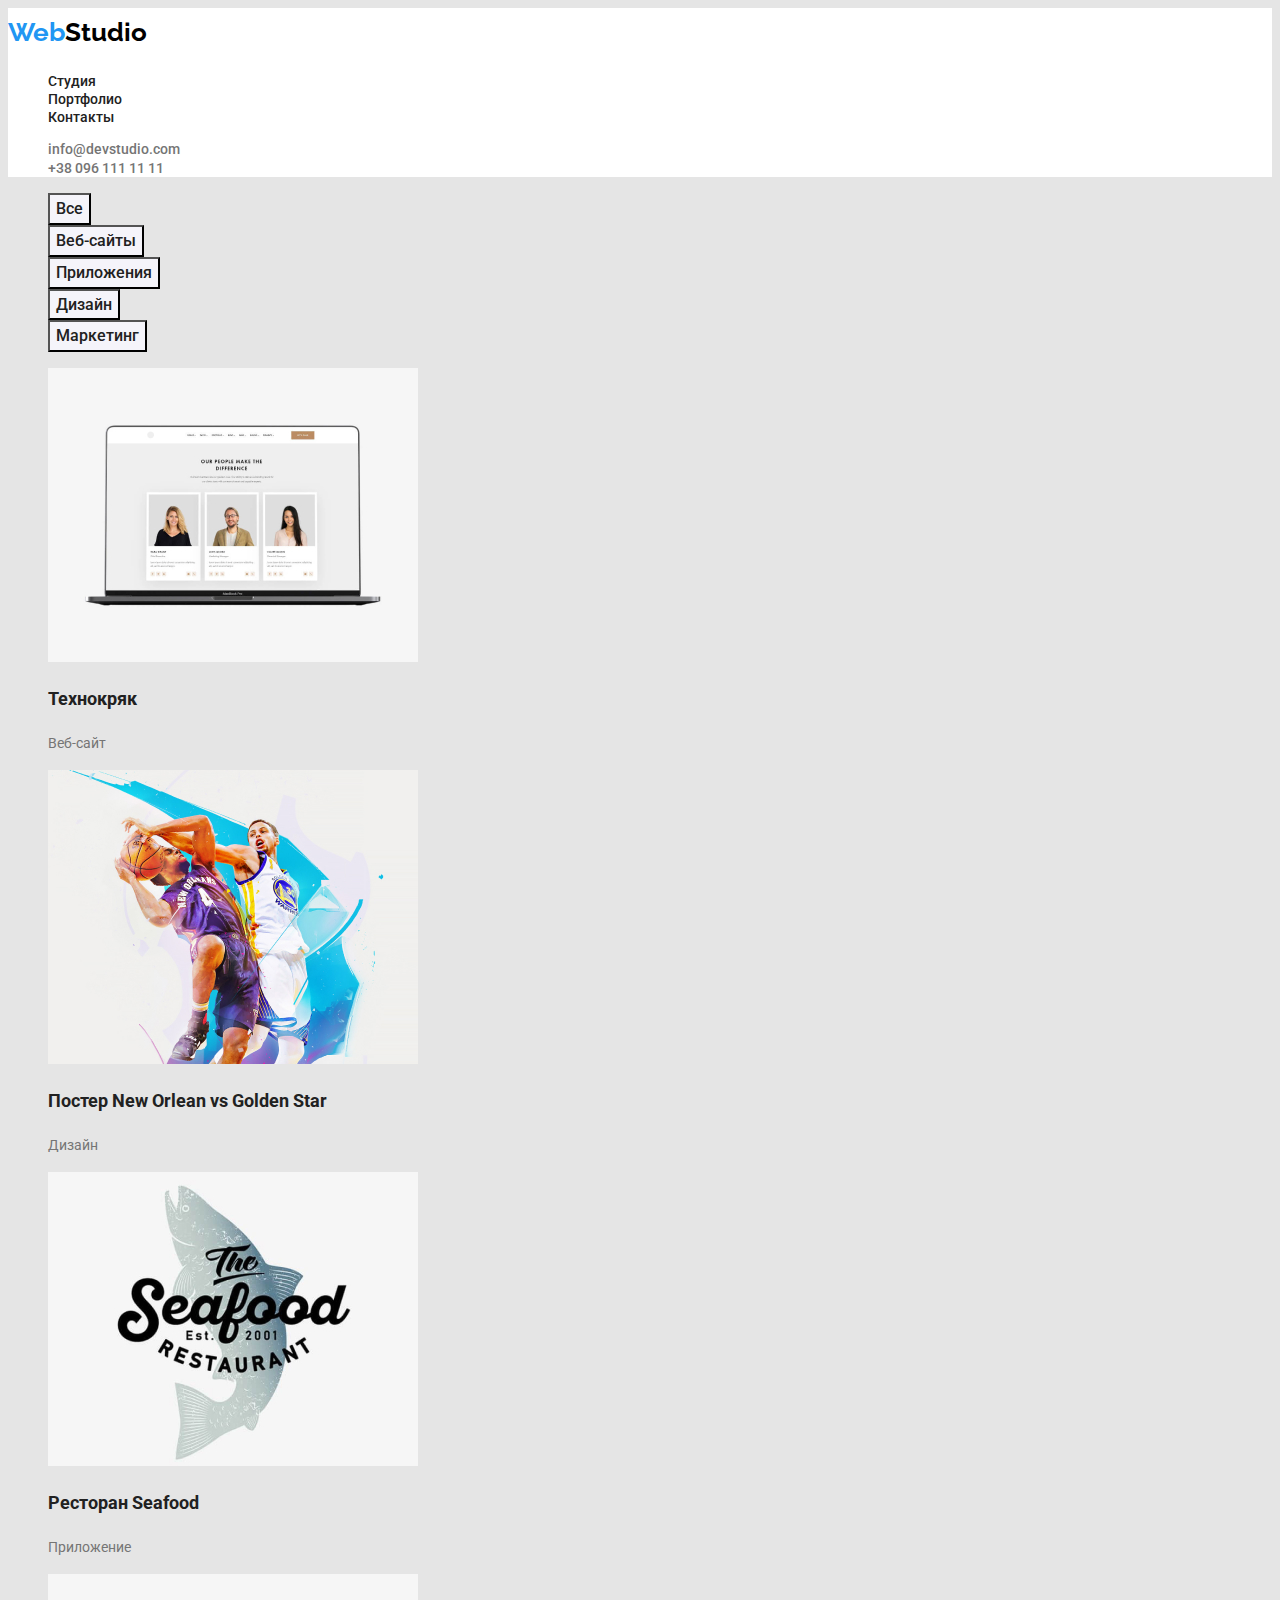
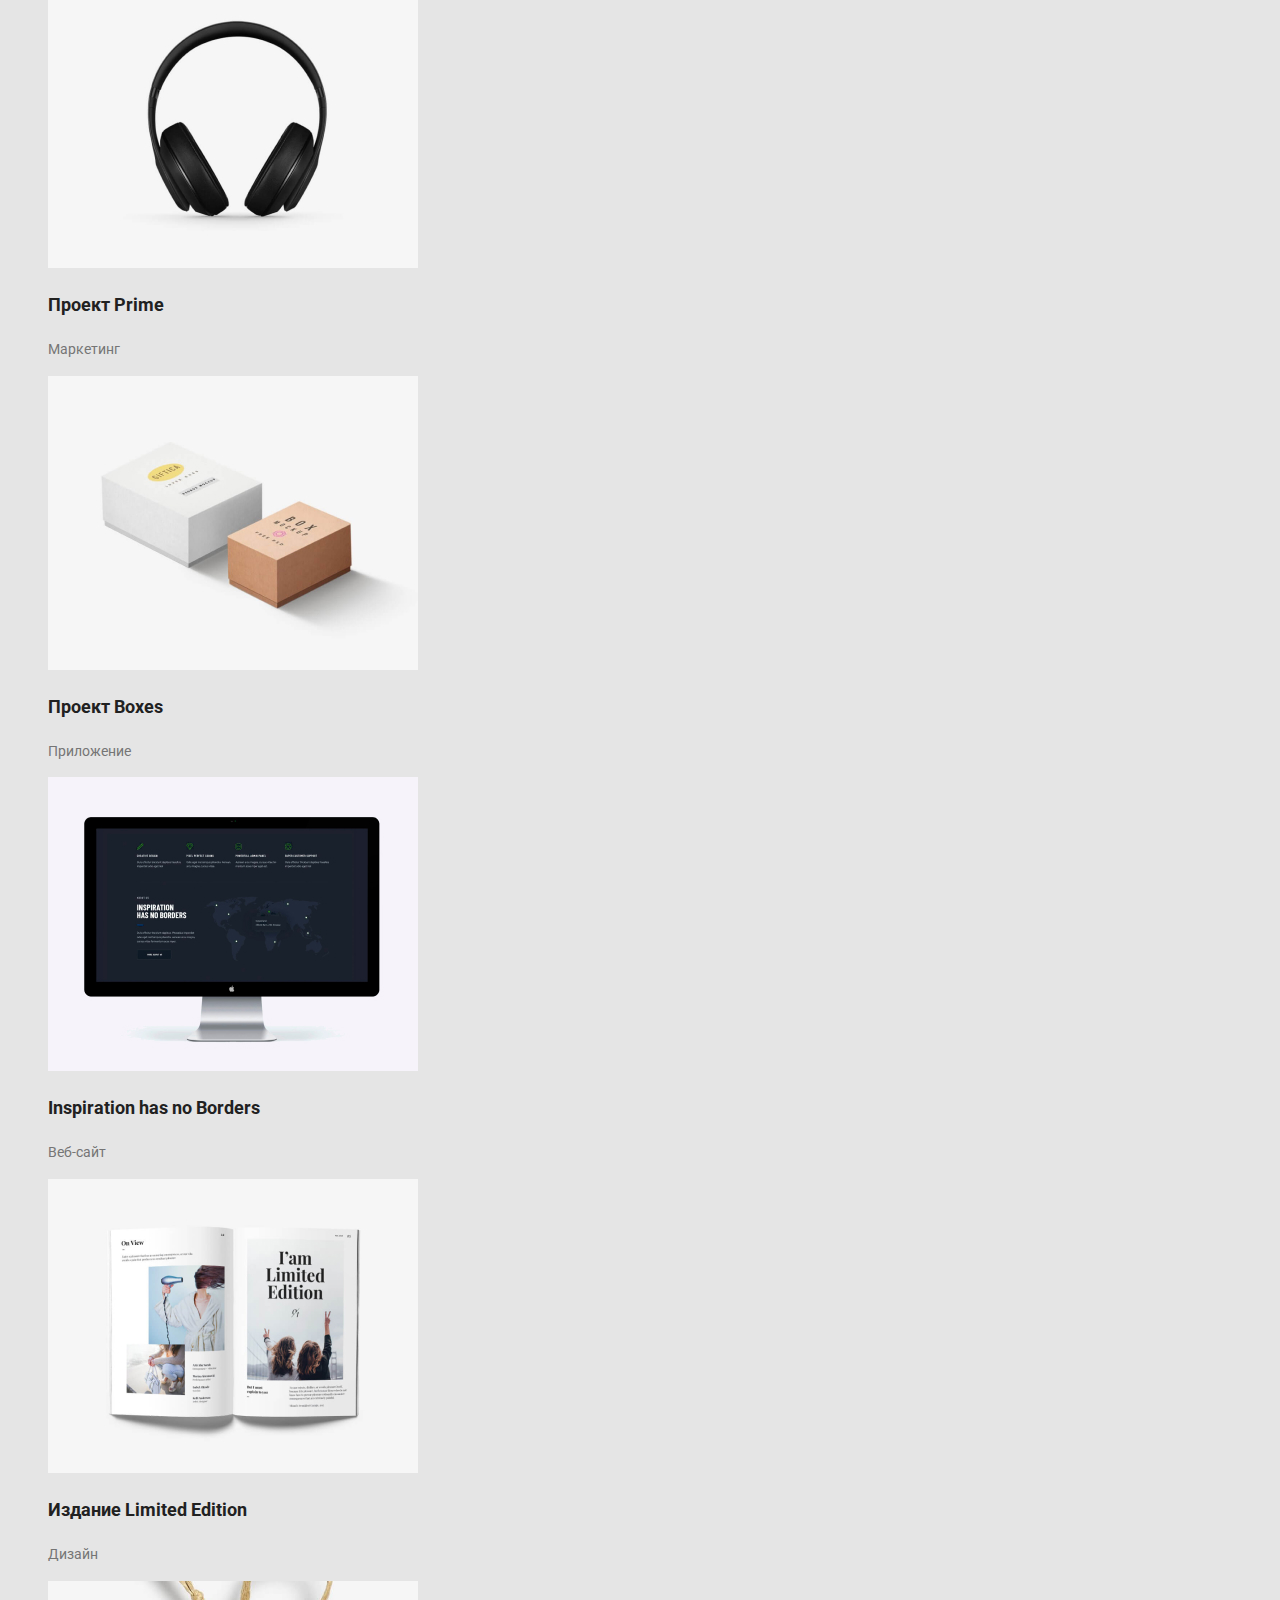
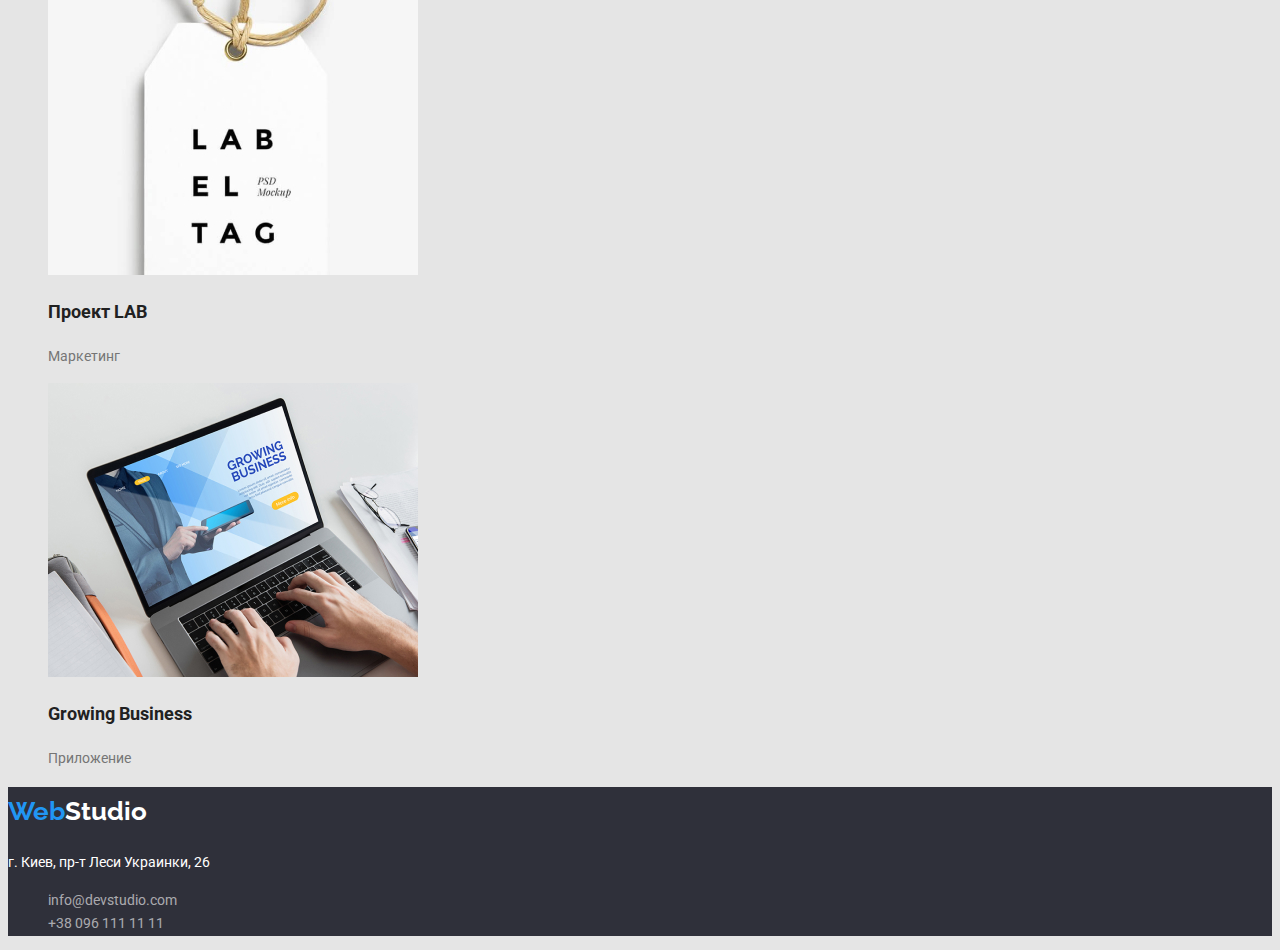
==== portfolio.html @ ae215263 "clone" ====
<!DOCTYPE html>
<html lang="en">
<head>
    <meta charset="UTF-8">
    <meta name="viewport" content="width=device-width, initial-scale=1.0">
    <link rel="preconnect" href="https://fonts.gstatic.com">
    <link href="https://fonts.googleapis.com/css2?family=Roboto:wght@400;500;700;900&display=swap" rel="stylesheet">
    <link rel="preconnect" href="https://fonts.gstatic.com">
    <link href="https://fonts.googleapis.com/css2?family=Raleway:wght@700&display=swap" rel="stylesheet">
    <link rel="stylesheet" href="./css/main.css">
    <title>Портфолио</title>
</head>
<body class="body">
    
    <header class="page-header">
        
        <nav>
            <a href="./index.html" class="logo"><span class="logo-word"> Web</span>Studio</a>
 
             <ul>
                     
                  <li><a class="link" href="./index.html"> Студия</a></li>  
                  <li><a class="link" href="./portfolio.html"> Портфолио</a></li> 
                  <li><a class="link" href="#">Контакты</a> </li>
              </ul>
 
       </nav>
 
 
             <ul>
              <li><a class="link nav" href="mailto:info@devstudio.com"> info@devstudio.com</a></li>
              <li><a class="link nav" href="tel:+380961111111"> +38 096 111 11 11</a></li>
             </ul>
 
     </header>
     
   <main>

    <section>
        <h1 class="visually-hidden">Портфолио</h1>
       
        <ul>
         <li><button class="btn" type="button">Все</button></li>
         <li><button class="btn" type="button">Веб-сайты</button></li>
         <li><button class="btn" type="button">Приложения</button></li>
         <li><button class="btn" type="button">Дизайн</button></li>
         <li><button class="btn" type="button">Маркетинг</button></li>
        </ul>
    


        <ul>
            <li>
             <img src="./images/works/img-1.jpg" alt="">
             <h2 class="title-works">Технокряк</h2>
             <p class="main-task">Веб-сайт</p>
            </li>
            <li>
             <img src="./images/works/img-2.jpg" alt="">
             <h2 class="title-works">Постер New Orlean vs Golden Star</h2>
             <p class="main-task">Дизайн</p>
         </li>
         <li>
             <img src="./images/works/img-3.jpg" alt="">
             <h2 class="title-works">Ресторан Seafood</h2>
             <p class="main-task">Приложение</p>
         </li>  
         <li>
             <img src="./images/works/img-4.jpg" alt="">
             <h2 class="title-works">Проект Prime</h2>
             <p class="main-task">Маркетинг</p>
         </li>
         <li>
             <img src="./images/works/img-5.jpg" alt="">
             <h2 class="title-works">Проект Boxes</h2>
             <p class="main-task">Приложение</p>
         </li>
         <li>
             <img src="./images/works/img-6.jpg" alt="">
             <h2 class="title-works">Inspiration has no Borders</h2>
             <p class="main-task">Веб-сайт</p>
         </li>
         <li>
             <img src="./images/works/img-7.jpg" alt="">
             <h2 class="title-works">Издание Limited Edition</h2>
             <p class="main-task">Дизайн</p>
         </li>
         <li>
             <img src="./images/works/img-8.jpg" alt="">
             <h2 class="title-works">Проект LAB</h2>
             <p class="main-task">Маркетинг</p>
         </li>
         <li>
             <img src="./images/works/img-9.jpg" alt="">
             <h2 class="title-works">Growing Business</h2>
             <p class="main-task">Приложение</p>
         </li>
            
        </ul>
       </section>
     
   </main>

   <footer class="basement">

        
    <a href="./index.html" class="logo-basement"><span class="logo-word"> Web</span>Studio</a>

        <address>
             
             <p><a class="address" href="#">г. Киев, пр-т Леси Украинки, 26 </a></p>
             
        </address>
        
        <ul>      
          <li> <a class="info" href="mailto:info@devstudio.com"> info@devstudio.com</a></li>
          
          <li> <a class="info" href="tel:+380961111111"> +38 096 111 11 11</a>   </li>      
         </ul>    
        
         
</footer>
   
</body>
</html>
---- css/main.css ----
/* 
headder background: #FFFFFF;
body background: #E5E5E5;
team background: #F5F4FA;
footer background: #2F303A;
заголовки  background: #212121;
описание background: #757575;
logo background: #2196F3;
background: #2F303A;
hover,focus: #2196F3


*/

:root {
  --main-color-body: #E5E5E5;
  --main-color-title: #212121;  
  --main-color-text: #757575;
  --main-color-header: #FFFFFF;
  --main-color-footer: #2F303A;
  --hover-focus: #2196F3;
  --team-bcg: #F5F4FA;
}


/* body */
.body {
  background-color: var(--main-color-body);
  color: var(--main-color-title);
  font-family: Roboto, sans-serif;

}

.visually-hidden {
  position: absolute;
  width: 1px;
  height: 1px;
  margin: -1px;
  border: 0;
  padding: 0;
  
  white-space: nowrap;
  clip-path: inset(100%);
  clip: rect(0 0 0 0);
  overflow: hidden;
}

ul {
  list-style: none;
}

/* header */
.page-header {
  background-color: var(--main-color-header);
    
  font-weight: 500;
  font-size: 14px;
  line-height: 1.3;
}

.link {
  color: var(--main-color-title);
  text-decoration: none;
  font-family: Roboto, sans-serif;
}

.nav {
  color: var(--main-color-text);
}

.link:hover, .link:focus {
  color: var(--hover-focus);
}

.logo {
  color: #000000;
  font-family: Raleway, sans-serif;
  font-weight: 700;
  font-size: 26px;
  line-height: 1.92;
  text-decoration: none;
}

.logo-word {
  color: var(--hover-focus);
}

/* footer */
.basement {
  background-color: var(--main-color-footer);

  font-weight: 400;
  font-size: 14px;
  line-height: 1.71;
 
}

.address {
  color: var(--main-color-header);
  
  font-size: 14px;
  line-height: 1.71;
  font-style: normal;
  text-decoration: none;
}
  
.info {
  color: rgba(255, 255, 255, 0.6);

  font-size: 14px;
  line-height: 1.71;
  text-decoration: none;
}
.logo-basement {
  color: #FFFFFF;
  font-family: Raleway, sans-serif;
  font-weight: 700;
  font-size: 26px;
  line-height: 1.92;
  text-decoration: none;
}

/* main */
.hero,
.title-hero {
  color: var(--main-color-header);
  background-color: #2F303A;
 
  font-family: 'Roboto', sans-serif;

  font-weight: 900;
  font-size: 44px;
  line-height: 1.36;
  text-align: center
}
.team {
  background-color: var(--team-bcg);
}

.button {
  color: var(--main-color-header);
  background-color: var(--hover-focus);
 
  font-weight: bold;
  font-size: 16px;
  line-height: 1.87;
 
}

.hero-link {
  color: var(--main-color-header);
  background-color: var(--hover-focus);
 
  font-weight: bold;
  font-size: 16px;
  line-height: 1.87;
  text-decoration: none;
}

.title {
  font-weight: 700;
  font-size: 36px;
  line-height: 1.2;
  text-align: center;

  text-transform: uppercase;
}

.title-tasks {
  font-weight: 700;
  font-size: 14px;
  line-height: 1.14;

  text-transform: uppercase;
}

.main-task {
  color: var(--main-color-text);

  font-weight: 400;
  font-size: 14px;
  line-height: 1.71;
}

.title-team {
  background-color: var(--team-bcg);
}

.team-name {
  font-weight: 500;
  font-size: 16px;
  line-height: 1.2;
}

.team-job {
  color: var(--main-color-text);

  font-size: 16px;
  line-height: 1.2;
}

.btn:hover, .btn:focus {
color: var(--main-color-header) ;
background-color: var(--hover-focus);
}

.btn {
  color: var(--main-color-title);
  background-color: var(--team-bcg);
  text-align: center;
  font-weight: 500;
  font-size: 16px;
  line-height: 1.62;
  font-family: Roboto, sans-serif;
}

.title-works {
  color: var(--main-color-title);
  font-weight: 700;
  font-size: 18px;
  line-height: 2;
}
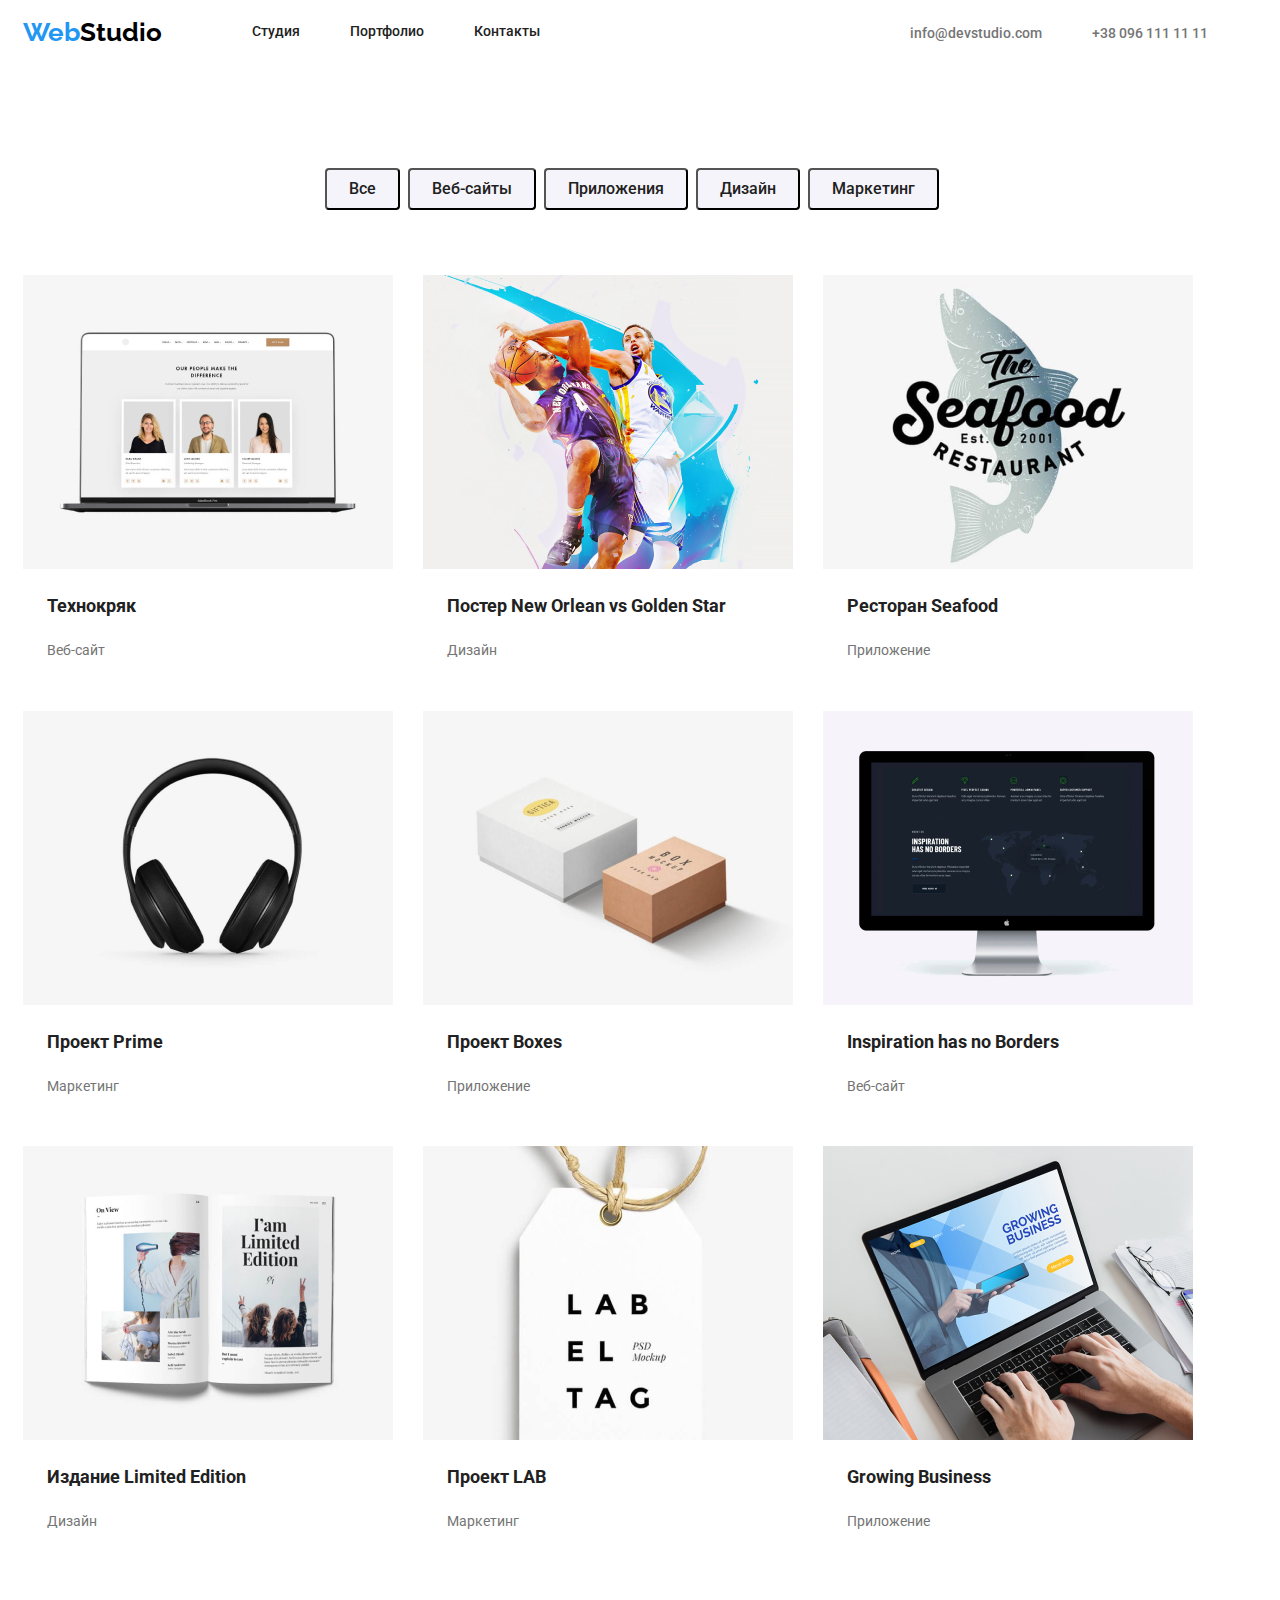
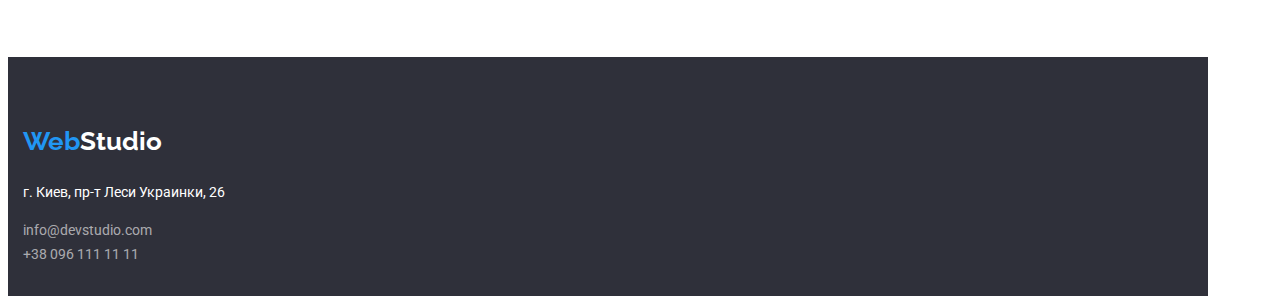
==== commit 80444bf8: "css-portfolio" ====
--- a/portfolio.html
+++ b/portfolio.html
@@ -14,32 +14,32 @@
     
     <header class="page-header">
         
-        <nav>
-            <a href="./index.html" class="logo"><span class="logo-word"> Web</span>Studio</a>
+        <nav class="main-nav">
+          <a href="./index.html" class="logo"><span class="logo-word"> Web</span>Studio</a>
  
-             <ul>
+             <ul class="site-nav">
                      
                   <li><a class="link" href="./index.html"> Студия</a></li>  
                   <li><a class="link" href="./portfolio.html"> Портфолио</a></li> 
                   <li><a class="link" href="#">Контакты</a> </li>
-              </ul>
+            </ul>
  
        </nav>
  
  
-             <ul>
-              <li><a class="link nav" href="mailto:info@devstudio.com"> info@devstudio.com</a></li>
-              <li><a class="link nav" href="tel:+380961111111"> +38 096 111 11 11</a></li>
+             <ul class="site-nav nav-auth">
+              <li><a class="link auth" href="mailto:info@devstudio.com"> info@devstudio.com</a></li>
+              <li><a class="link auth" href="tel:+380961111111"> +38 096 111 11 11</a></li>
              </ul>
  
      </header>
      
    <main>
 
-    <section>
+    <section class="button-nav">
         <h1 class="visually-hidden">Портфолио</h1>
        
-        <ul>
+        <ul class="btn-nav">
          <li><button class="btn" type="button">Все</button></li>
          <li><button class="btn" type="button">Веб-сайты</button></li>
          <li><button class="btn" type="button">Приложения</button></li>
@@ -49,48 +49,48 @@
     
 
 
-        <ul>
-            <li>
+        <ul class="flex-contaner">
+            <li class="flex-element">
              <img src="./images/works/img-1.jpg" alt="">
              <h2 class="title-works">Технокряк</h2>
              <p class="main-task">Веб-сайт</p>
             </li>
-            <li>
+            <li class="flex-element">
              <img src="./images/works/img-2.jpg" alt="">
              <h2 class="title-works">Постер New Orlean vs Golden Star</h2>
              <p class="main-task">Дизайн</p>
          </li>
-         <li>
+         <li class="flex-element">
              <img src="./images/works/img-3.jpg" alt="">
              <h2 class="title-works">Ресторан Seafood</h2>
              <p class="main-task">Приложение</p>
          </li>  
-         <li>
+         <li class="flex-element">
              <img src="./images/works/img-4.jpg" alt="">
              <h2 class="title-works">Проект Prime</h2>
              <p class="main-task">Маркетинг</p>
          </li>
-         <li>
+         <li class="flex-element">
              <img src="./images/works/img-5.jpg" alt="">
              <h2 class="title-works">Проект Boxes</h2>
              <p class="main-task">Приложение</p>
          </li>
-         <li>
+         <li class="flex-element">
              <img src="./images/works/img-6.jpg" alt="">
              <h2 class="title-works">Inspiration has no Borders</h2>
              <p class="main-task">Веб-сайт</p>
          </li>
-         <li>
+         <li class="flex-element">
              <img src="./images/works/img-7.jpg" alt="">
              <h2 class="title-works">Издание Limited Edition</h2>
              <p class="main-task">Дизайн</p>
          </li>
-         <li>
+         <li class="flex-element">
              <img src="./images/works/img-8.jpg" alt="">
              <h2 class="title-works">Проект LAB</h2>
              <p class="main-task">Маркетинг</p>
          </li>
-         <li>
+         <li class="flex-element">
              <img src="./images/works/img-9.jpg" alt="">
              <h2 class="title-works">Growing Business</h2>
              <p class="main-task">Приложение</p>
@@ -101,10 +101,10 @@
      
    </main>
 
-   <footer class="basement">
+    <footer class="basement">
 
         
-    <a href="./index.html" class="logo-basement"><span class="logo-word"> Web</span>Studio</a>
+         <a href="./index.html" class="logo-basement"><span class="logo-word"> Web</span>Studio</a>
 
         <address>
              
@@ -112,14 +112,15 @@
              
         </address>
         
-        <ul>      
+        <ul class="info-nav">      
           <li> <a class="info" href="mailto:info@devstudio.com"> info@devstudio.com</a></li>
           
           <li> <a class="info" href="tel:+380961111111"> +38 096 111 11 11</a>   </li>      
          </ul>    
         
          
-</footer>
+    </footer>
+
    
 </body>
 </html>--- a/css/main.css
+++ b/css/main.css
@@ -22,15 +22,6 @@
   --team-bcg: #F5F4FA;
 }
 
-
-/* body */
-.body {
-  background-color: var(--main-color-body);
-  color: var(--main-color-title);
-  font-family: Roboto, sans-serif;
-
-}
-
 .visually-hidden {
   position: absolute;
   width: 1px;
@@ -49,6 +40,17 @@
   list-style: none;
 }
 
+/* body */
+.body {
+  background-color: var(--main-color-header);
+  color: var(--main-color-title);
+  font-family: Roboto, sans-serif;
+
+  width: 1200px;
+}
+
+
+
 /* header */
 .page-header {
   background-color: var(--main-color-header);
@@ -56,16 +58,39 @@
   font-weight: 500;
   font-size: 14px;
   line-height: 1.3;
+  display: flex;
+  align-items:  center;
+}
+.main-nav {
+  display: flex;
+  margin-right: 93px;
 }
 
 .link {
+ 
   color: var(--main-color-title);
   text-decoration: none;
   font-family: Roboto, sans-serif;
-}
-
-.nav {
+  margin-left: 50px;
+  
+}
+
+.site-nav{
+  display: flex;
+  
+}
+
+.nav-auth{
+  justify-content: flex-end;
+  margin: 0;
+  margin-left: auto;
+}
+
+.auth {
   color: var(--main-color-text);
+ 
+  
+ 
 }
 
 .link:hover, .link:focus {
@@ -79,11 +104,15 @@
   font-size: 26px;
   line-height: 1.92;
   text-decoration: none;
+  
+  padding-left: 15px;
 }
 
 .logo-word {
   color: var(--hover-focus);
 }
+
+
 
 /* footer */
 .basement {
@@ -93,6 +122,9 @@
   font-size: 14px;
   line-height: 1.71;
  
+  padding: 15px; 
+  padding-top: 60px;
+
 }
 
 .address {
@@ -103,14 +135,20 @@
   font-style: normal;
   text-decoration: none;
 }
-  
+
+.info-nav {
+  padding: 0;  
+}
+
 .info {
   color: rgba(255, 255, 255, 0.6);
 
   font-size: 14px;
   line-height: 1.71;
   text-decoration: none;
-}
+ 
+}
+
 .logo-basement {
   color: #FFFFFF;
   font-family: Raleway, sans-serif;
@@ -118,7 +156,10 @@
   font-size: 26px;
   line-height: 1.92;
   text-decoration: none;
-}
+  
+}
+
+
 
 /* main */
 .hero,
@@ -131,7 +172,9 @@
   font-weight: 900;
   font-size: 44px;
   line-height: 1.36;
-  text-align: center
+  text-align: center;
+  /* width: 1600px;  */
+  text-transform: uppercase;
 }
 .team {
   background-color: var(--team-bcg);
@@ -155,6 +198,15 @@
   font-size: 16px;
   line-height: 1.87;
   text-decoration: none;
+
+  border-radius: 4px;
+ padding: 10px 32px;
+}
+
+.display-tasks,
+.display-works {
+  display: flex;
+
 }
 
 .title {
@@ -164,14 +216,34 @@
   text-align: center;
 
   text-transform: uppercase;
-}
+
+  margin: 0;
+  padding-top: 94px;
+}
+
+.display-tasks {
+  padding: 0;
+  padding-top: 94px;
+  margin: 0;
+
+
+}
+
+.priority-tasks {
+ 
+  margin-left: 30px;
+  width: 270px;
+  flex-direction: row; 
+}
+
 
 .title-tasks {
   font-weight: 700;
   font-size: 14px;
   line-height: 1.14;
-
+  margin-bottom: 10px;
   text-transform: uppercase;
+  
 }
 
 .main-task {
@@ -182,8 +254,50 @@
   line-height: 1.71;
 }
 
+.display-works {
+  padding: 0;
+  margin-top: 50px;
+  padding-bottom: 94px;
+}
+
+.work{
+  padding-left: 30px;
+  display: flex; 
+}
+
+
+.container-team {
+  background-color: var(--team-bcg);
+}
+
+.team {
+ 
+ margin: 0;
+
+ font-weight: 700;
+ font-size: 36px;
+ line-height: 1.2;
+ text-align: center;
+
+ text-transform: uppercase;
+ padding-top: 94px;
+
+ 
+}
+
 .title-team {
   background-color: var(--team-bcg);
+ display: flex;
+  padding: 0;
+  margin: 0;
+  padding-top: 50px ; 
+  padding-bottom: 94px;
+}
+
+.teamates {
+  display: block;
+  margin-left: 30px;
+ 
 }
 
 .team-name {
@@ -198,6 +312,18 @@
   font-size: 16px;
   line-height: 1.2;
 }
+
+/* portfolio */
+
+
+
+.btn-nav {
+  display: flex;
+  justify-content: center;
+  padding-top: 94px;
+
+}
+
 
 .btn:hover, .btn:focus {
 color: var(--main-color-header) ;
@@ -212,6 +338,14 @@
   font-size: 16px;
   line-height: 1.62;
   font-family: Roboto, sans-serif;
+
+  margin-left: 8px;
+  border-radius: 4px;
+  padding: 6px 22px;
+
+  display: flex;
+  align-items:  center;
+
 }
 
 .title-works {
@@ -220,3 +354,28 @@
   font-size: 18px;
   line-height: 2;
 }
+
+.flex-contaner {
+  display: flex;
+  flex-wrap: wrap;
+  padding: 15px;
+  margin-bottom: 94px;
+}
+
+.flex-element {
+  width: 370px;
+  margin-right: 30px;
+  margin-top: 34px;
+ 
+/* 
+  border: 1px solid #EEEEEE; */
+}
+
+.flex-element:nth-child(3n) {
+  margin-right: 0;
+}
+
+.title-works,
+.main-task {
+  padding-left: 24px  ;
+}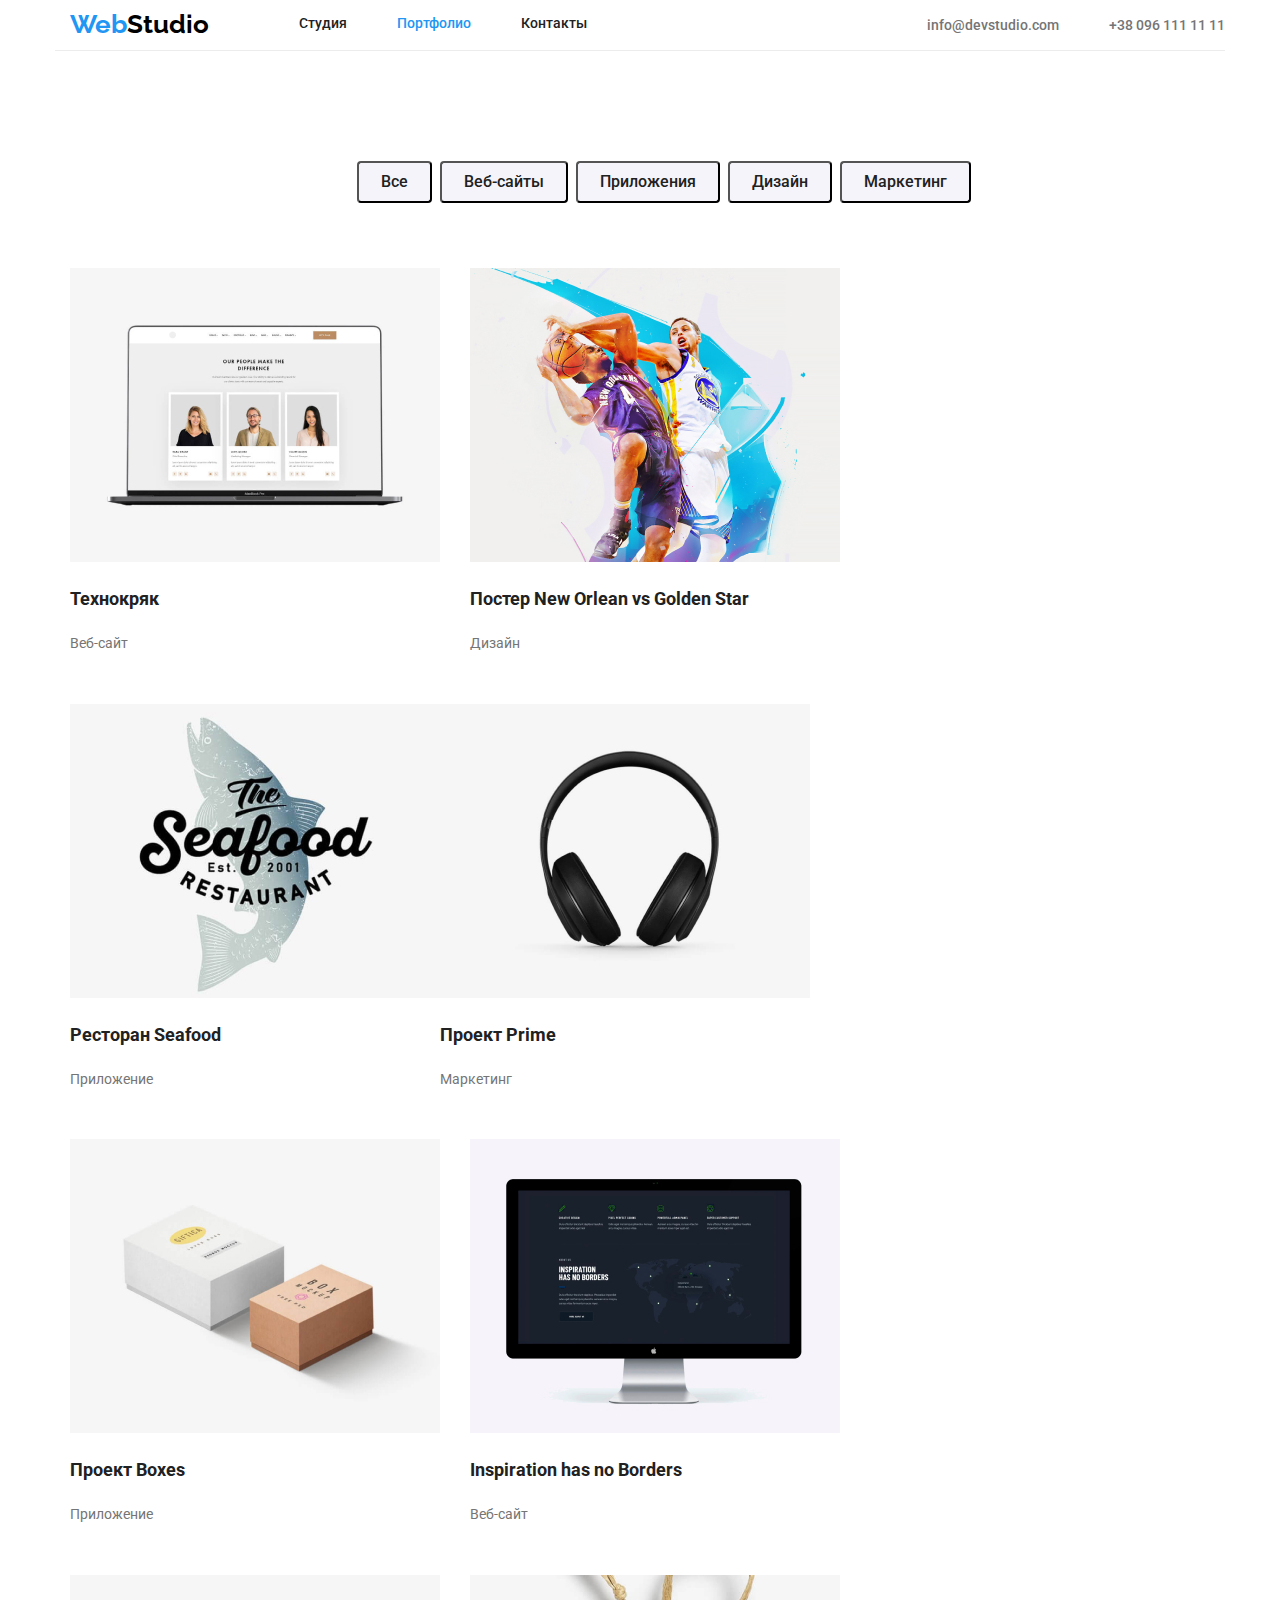
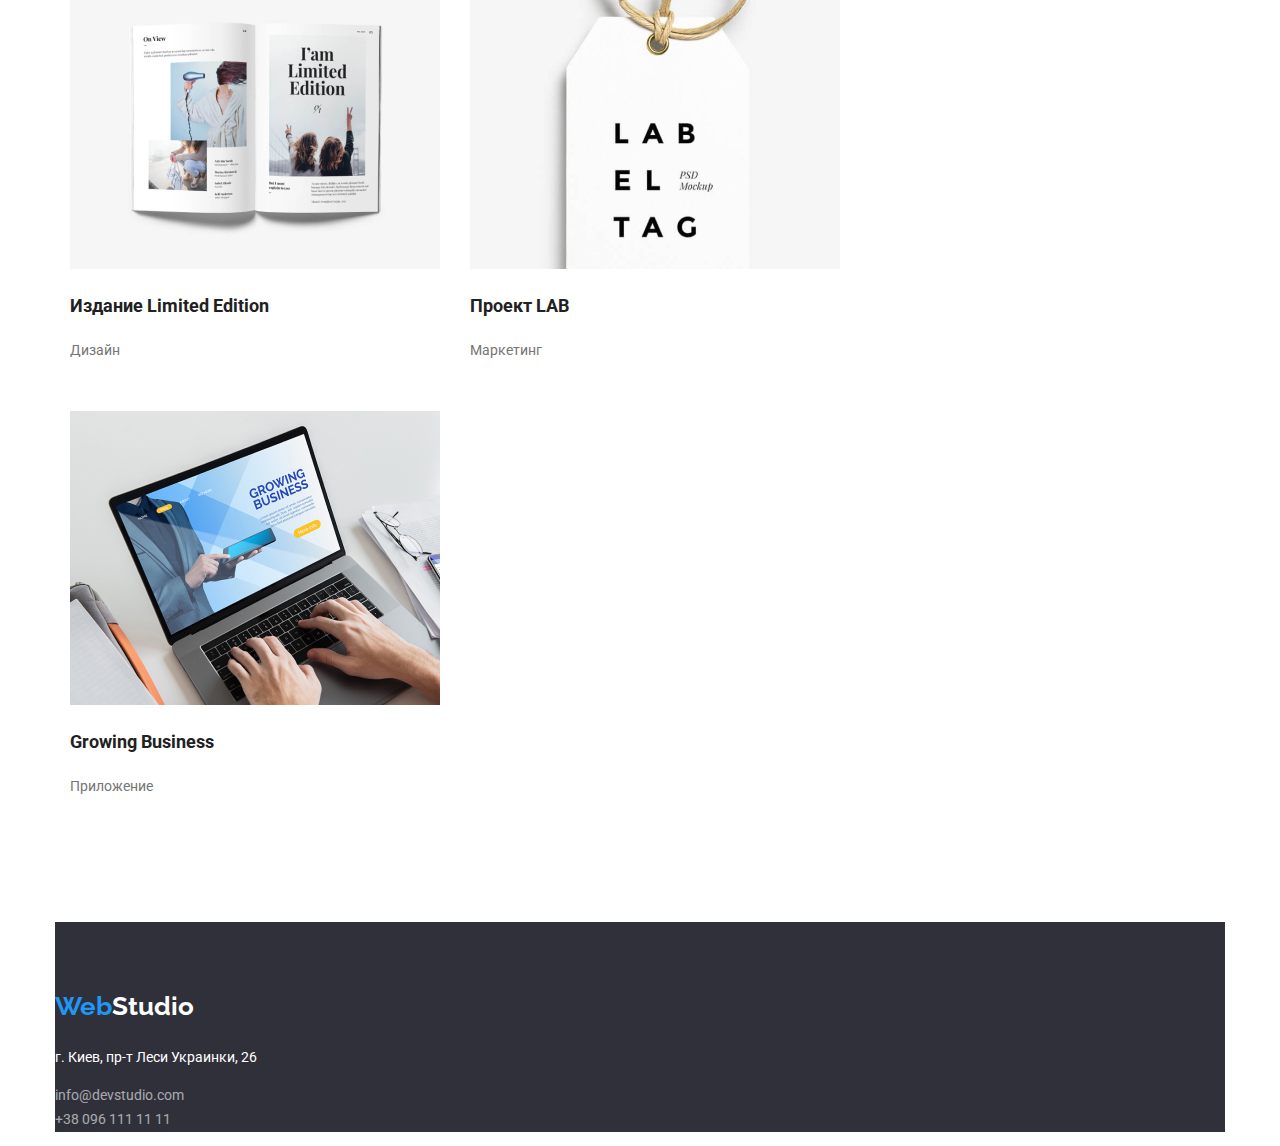
==== commit 3b818107: "1" ====
--- a/portfolio.html
+++ b/portfolio.html
@@ -20,7 +20,7 @@
              <ul class="site-nav">
                      
                   <li><a class="link" href="./index.html"> Студия</a></li>  
-                  <li><a class="link" href="./portfolio.html"> Портфолио</a></li> 
+                  <li><a class="link current" href="./portfolio.html"> Портфолио</a></li> 
                   <li><a class="link" href="#">Контакты</a> </li>
             </ul>
  
--- a/css/main.css
+++ b/css/main.css
@@ -46,7 +46,10 @@
   color: var(--main-color-title);
   font-family: Roboto, sans-serif;
 
-  width: 1200px;
+  width: 1170px;
+  margin: 0 auto;
+  padding: 0 15px;
+
 }
 
 
@@ -60,10 +63,15 @@
   line-height: 1.3;
   display: flex;
   align-items:  center;
-}
+border-bottom: 1px solid #ECECEC;
+}
+
 .main-nav {
   display: flex;
   margin-right: 93px;
+}
+.site-nav .link.current {
+  color: var(--hover-focus);
 }
 
 .link {
@@ -122,8 +130,8 @@
   font-size: 14px;
   line-height: 1.71;
  
-  padding: 15px; 
   padding-top: 60px;
+
 
 }
 
@@ -173,8 +181,21 @@
   font-size: 44px;
   line-height: 1.36;
   text-align: center;
-  /* width: 1600px;  */
+  justify-content: center;
+  margin: 0;
+
+ 
   text-transform: uppercase;
+}
+
+.title-hero {
+  padding-top: 200px;
+  
+}
+.hero{
+  width: 1600px; 
+  min-height: 600px;
+  align-items: center;
 }
 .team {
   background-color: var(--team-bcg);
@@ -199,6 +220,7 @@
   line-height: 1.87;
   text-decoration: none;
 
+  margin-top: 30px;  
   border-radius: 4px;
  padding: 10px 32px;
 }
@@ -206,6 +228,7 @@
 .display-tasks,
 .display-works {
   display: flex;
+  margin: 0;
 
 }
 
@@ -235,6 +258,10 @@
   width: 270px;
   flex-direction: row; 
 }
+.priority-tasks:nth-child(1) {
+  margin: 0;
+
+}
 
 
 .title-tasks {
@@ -261,10 +288,13 @@
 }
 
 .work{
-  padding-left: 30px;
+  margin-left: 30px;
   display: flex; 
 }
 
+.work:nth-child(1) {
+  margin: 0;
+}
 
 .container-team {
   background-color: var(--team-bcg);
@@ -297,7 +327,12 @@
 .teamates {
   display: block;
   margin-left: 30px;
- 
+  background-color: var(--main-color-header);
+ 
+}
+
+.teamates:nth-child(1) {
+  margin: 0;
 }
 
 .team-name {
@@ -375,7 +410,3 @@
   margin-right: 0;
 }
 
-.title-works,
-.main-task {
-  padding-left: 24px  ;
-}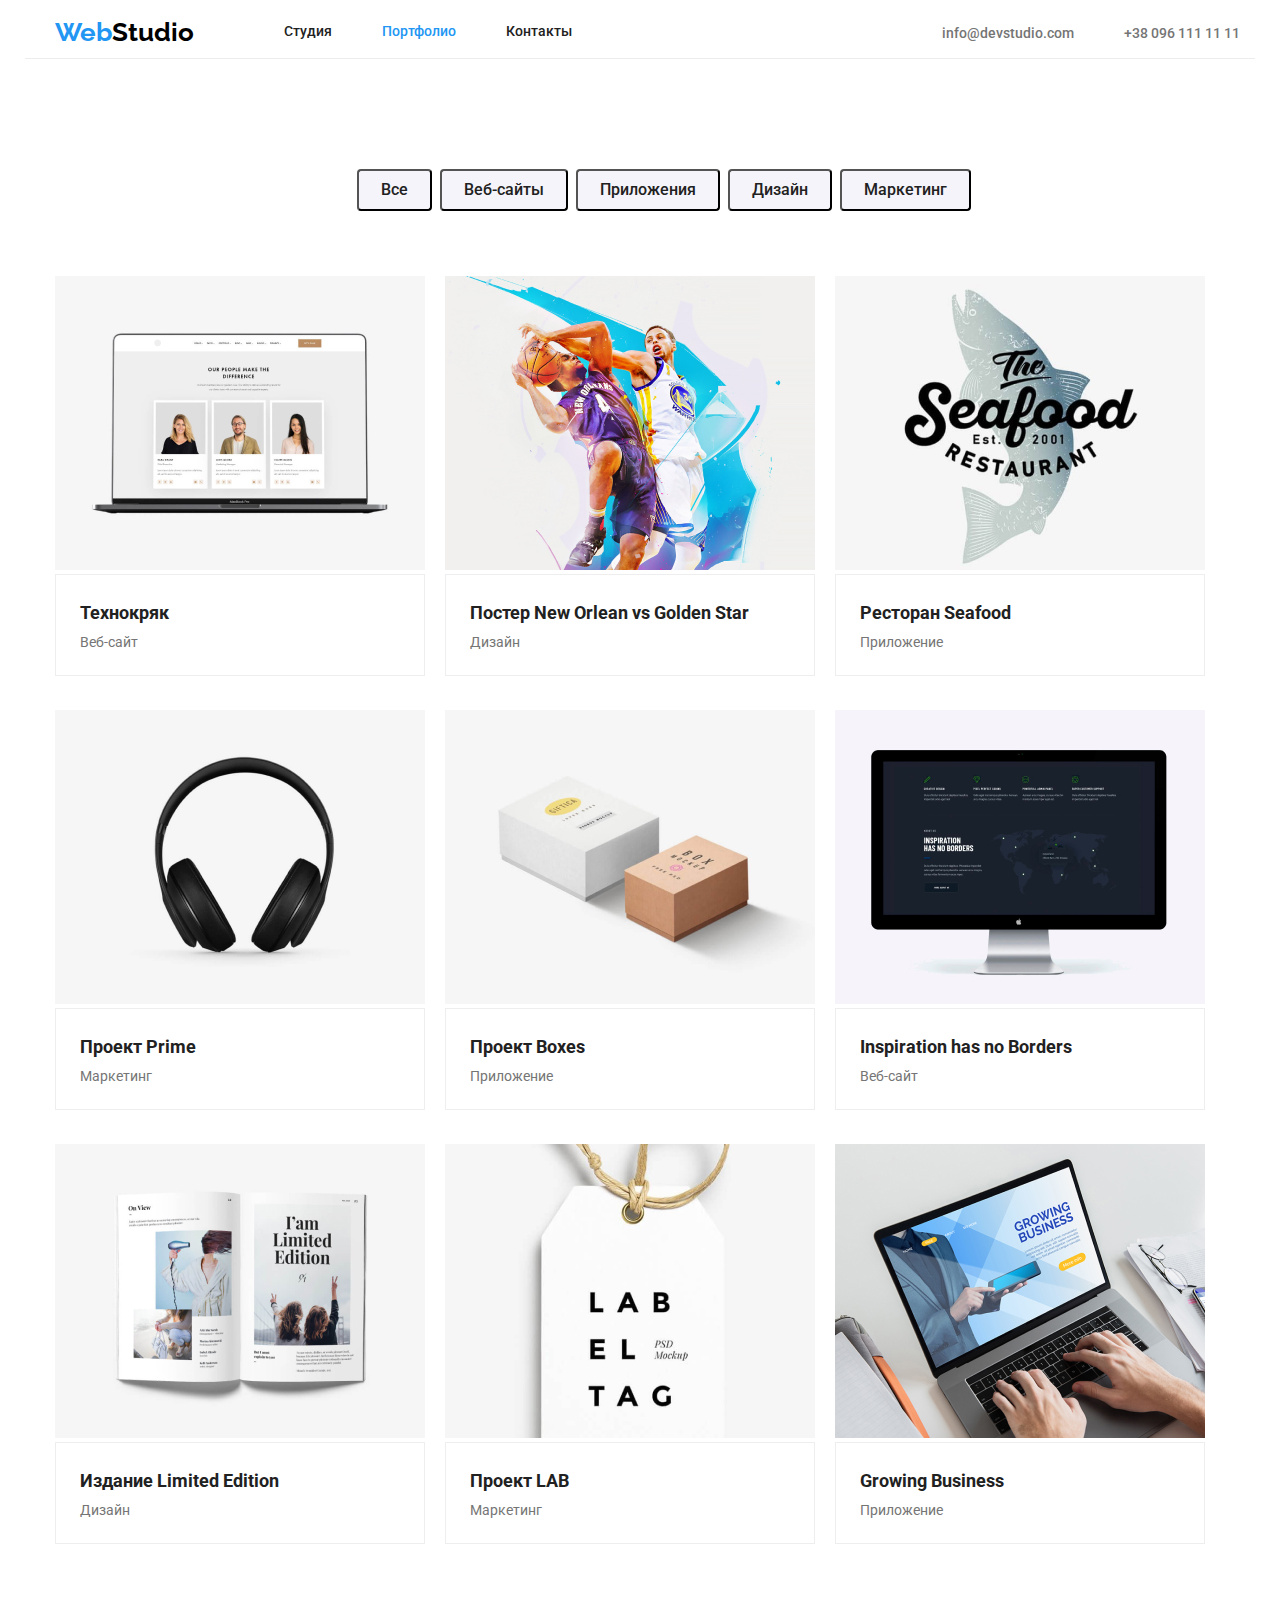
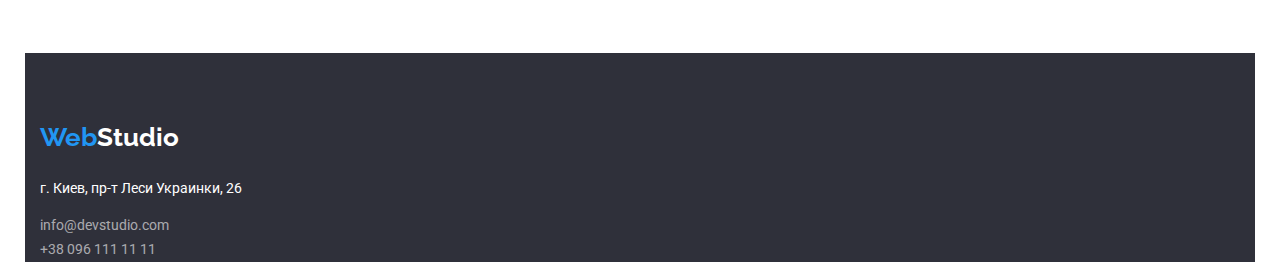
==== commit 3ad700d8: "17.51" ====
--- a/portfolio.html
+++ b/portfolio.html
@@ -12,7 +12,7 @@
 </head>
 <body class="body">
     
-    <header class="page-header">
+    <header class="page-header container">
         
         <nav class="main-nav">
           <a href="./index.html" class="logo"><span class="logo-word"> Web</span>Studio</a>
@@ -27,7 +27,7 @@
        </nav>
  
  
-             <ul class="site-nav nav-auth">
+             <ul class="site-nav nav-auth ">
               <li><a class="link auth" href="mailto:info@devstudio.com"> info@devstudio.com</a></li>
               <li><a class="link auth" href="tel:+380961111111"> +38 096 111 11 11</a></li>
              </ul>
@@ -36,7 +36,7 @@
      
    <main>
 
-    <section class="button-nav">
+    <section class="button-nav container">
         <h1 class="visually-hidden">Портфолио</h1>
        
         <ul class="btn-nav">
@@ -52,48 +52,74 @@
         <ul class="flex-contaner">
             <li class="flex-element">
              <img src="./images/works/img-1.jpg" alt="">
-             <h2 class="title-works">Технокряк</h2>
-             <p class="main-task">Веб-сайт</p>
+             <div class="port-works">
+                 <h2 class="title-works">Технокряк</h2>
+                 <p class="main-task">Веб-сайт</p>
+             </div>
             </li>
+
             <li class="flex-element">
-             <img src="./images/works/img-2.jpg" alt="">
-             <h2 class="title-works">Постер New Orlean vs Golden Star</h2>
-             <p class="main-task">Дизайн</p>
+             <img src="./images/works/img-2.jpg" alt="" >
+             <div class="port-works">
+                 <h2 class="title-works">Постер New Orlean vs Golden Star</h2>
+                 <p class="main-task">Дизайн</p>
+             </div>
          </li>
+
          <li class="flex-element">
              <img src="./images/works/img-3.jpg" alt="">
-             <h2 class="title-works">Ресторан Seafood</h2>
-             <p class="main-task">Приложение</p>
+            <div class="port-works">
+                 <h2 class="title-works">Ресторан Seafood</h2>
+                 <p class="main-task">Приложение</p>
+            </div>
          </li>  
+
          <li class="flex-element">
              <img src="./images/works/img-4.jpg" alt="">
-             <h2 class="title-works">Проект Prime</h2>
-             <p class="main-task">Маркетинг</p>
+             <div class="port-works">
+                 <h2 class="title-works">Проект Prime</h2>
+                 <p class="main-task">Маркетинг</p>
+             </div>
          </li>
+
          <li class="flex-element">
              <img src="./images/works/img-5.jpg" alt="">
-             <h2 class="title-works">Проект Boxes</h2>
-             <p class="main-task">Приложение</p>
+             <div class="port-works">
+                 <h2 class="title-works">Проект Boxes</h2>
+                 <p class="main-task">Приложение</p>
+             </div>
          </li>
+
          <li class="flex-element">
              <img src="./images/works/img-6.jpg" alt="">
-             <h2 class="title-works">Inspiration has no Borders</h2>
-             <p class="main-task">Веб-сайт</p>
+             <div class="port-works">
+                 <h2 class="title-works">Inspiration has no Borders</h2>
+                 <p class="main-task">Веб-сайт</p>
+             </div>
          </li>
+
          <li class="flex-element">
              <img src="./images/works/img-7.jpg" alt="">
-             <h2 class="title-works">Издание Limited Edition</h2>
-             <p class="main-task">Дизайн</p>
+             <div class="port-works">
+                 <h2 class="title-works">Издание Limited Edition</h2>
+                 <p class="main-task">Дизайн</p>
+            </div>
          </li>
+
          <li class="flex-element">
              <img src="./images/works/img-8.jpg" alt="">
-             <h2 class="title-works">Проект LAB</h2>
-             <p class="main-task">Маркетинг</p>
+             <div class="port-works">
+                 <h2 class="title-works">Проект LAB</h2>
+                 <p class="main-task">Маркетинг</p>
+             </div>
          </li>
+         
          <li class="flex-element">
              <img src="./images/works/img-9.jpg" alt="">
-             <h2 class="title-works">Growing Business</h2>
-             <p class="main-task">Приложение</p>
+             <div class="port-works">
+                 <h2 class="title-works">Growing Business</h2>
+                 <p class="main-task">Приложение</p>
+             </div>
          </li>
             
         </ul>
@@ -101,7 +127,7 @@
      
    </main>
 
-    <footer class="basement">
+    <footer class="basement container">
 
         
          <a href="./index.html" class="logo-basement"><span class="logo-word"> Web</span>Studio</a>
--- a/css/main.css
+++ b/css/main.css
@@ -46,13 +46,20 @@
   color: var(--main-color-title);
   font-family: Roboto, sans-serif;
 
-  width: 1170px;
+  max-width: 1600px;
+  /* width: 1200px;
   margin: 0 auto;
-  padding: 0 15px;
-
-}
-
-
+  padding: 0 15px; */
+
+}
+
+.container {
+  width: 1200px;
+  margin-left: auto;
+  margin-right: auto;
+  padding-left: 15px;
+  padding-right: 15px;
+}
 
 /* header */
 .page-header {
@@ -131,7 +138,7 @@
   line-height: 1.71;
  
   padding-top: 60px;
-
+ 
 
 }
 
@@ -229,6 +236,7 @@
 .display-works {
   display: flex;
   margin: 0;
+  justify-content: space-between;
 
 }
 
@@ -279,7 +287,10 @@
   font-weight: 400;
   font-size: 14px;
   line-height: 1.71;
-}
+  margin: 0;
+ 
+}
+
 
 .display-works {
   padding: 0;
@@ -296,8 +307,9 @@
   margin: 0;
 }
 
-.container-team {
+.container-team.container {
   background-color: var(--team-bcg);
+  
 }
 
 .team {
@@ -322,6 +334,8 @@
   margin: 0;
   padding-top: 50px ; 
   padding-bottom: 94px;
+  justify-content: space-between;
+  /* flex-basis: calc(100% / 3); */
 }
 
 .teamates {
@@ -388,6 +402,7 @@
   font-weight: 700;
   font-size: 18px;
   line-height: 2;
+  margin: 0;
 }
 
 .flex-contaner {
@@ -395,18 +410,28 @@
   flex-wrap: wrap;
   padding: 15px;
   margin-bottom: 94px;
+ 
 }
 
 .flex-element {
-  width: 370px;
-  margin-right: 30px;
+  flex-basis: calc(100% / 3);
+ 
+  display: block;
   margin-top: 34px;
- 
-/* 
-  border: 1px solid #EEEEEE; */
+  
+
 }
 
 .flex-element:nth-child(3n) {
   margin-right: 0;
 }
 
+
+.port-works {
+ max-width: 370px;
+  border: 1px solid #EEEEEE;
+  box-sizing: border-box;
+
+  padding: 20px 24px;
+ margin: 0;
+}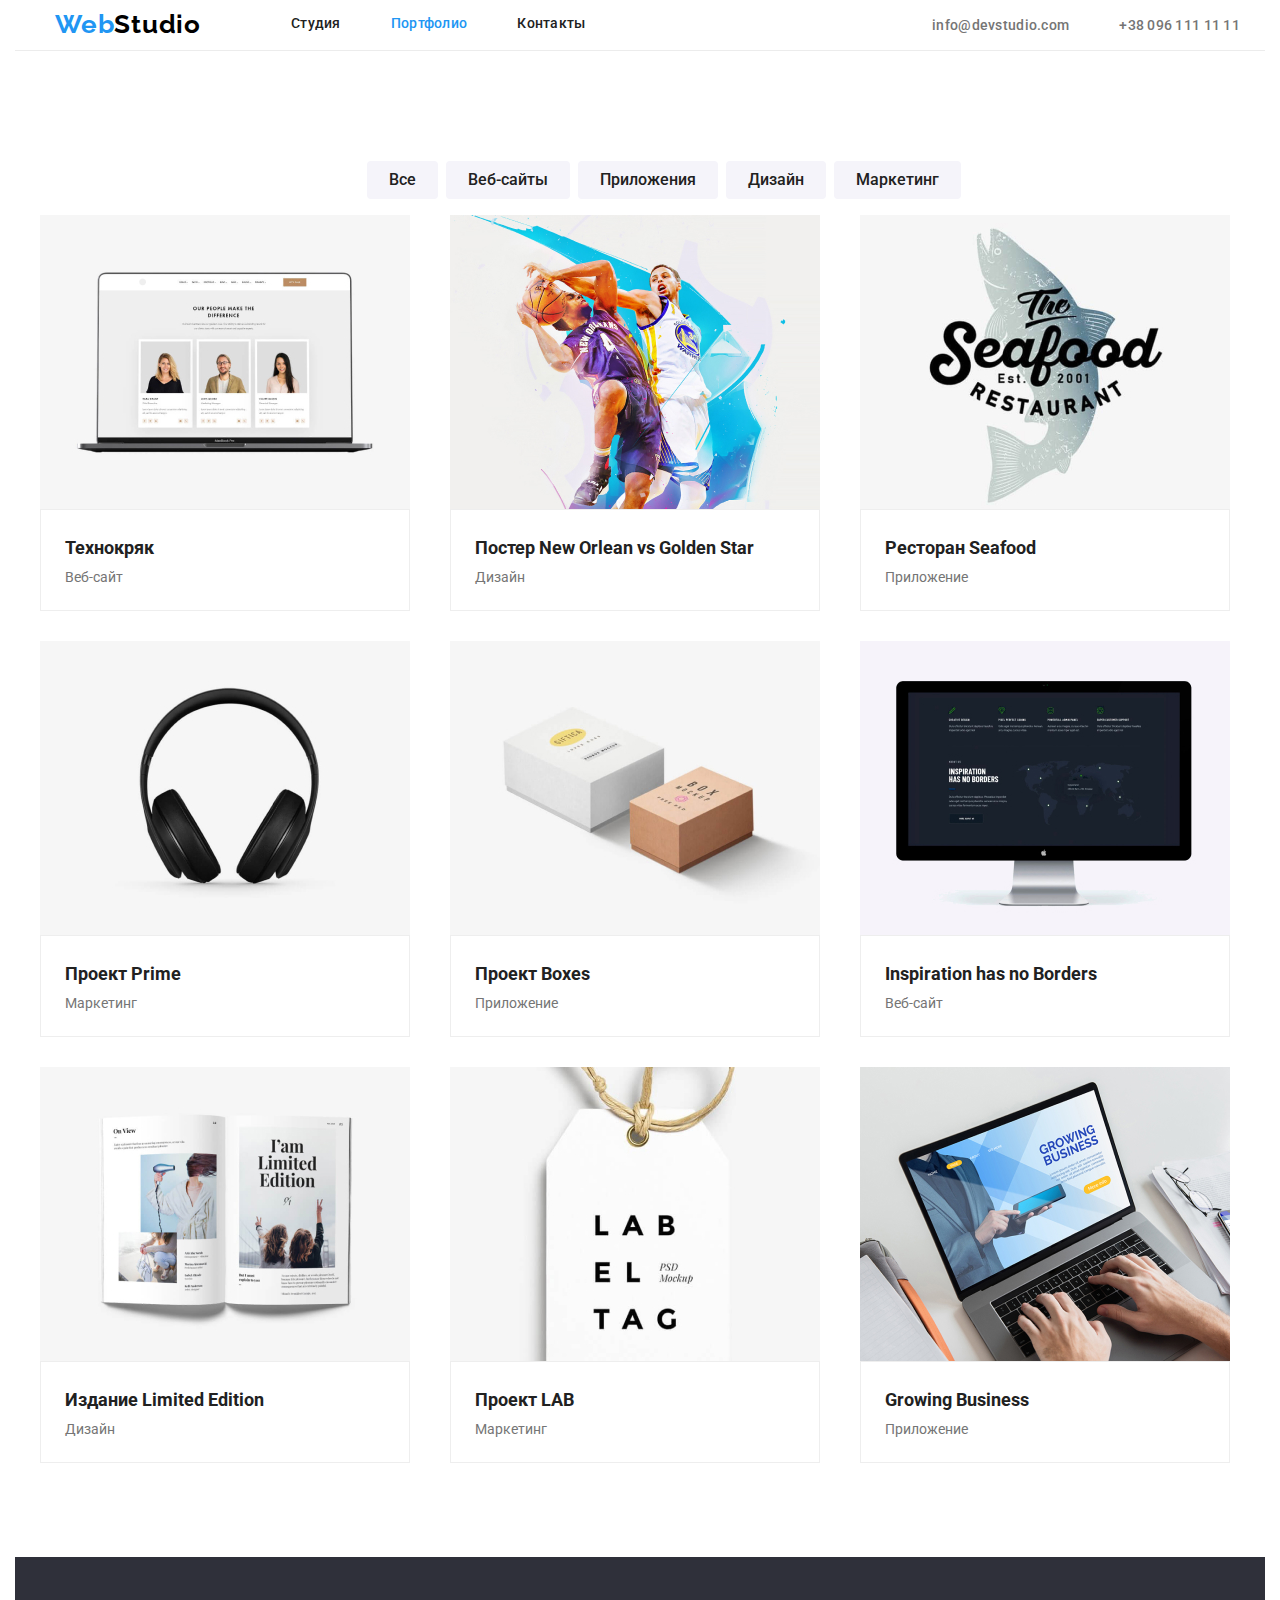
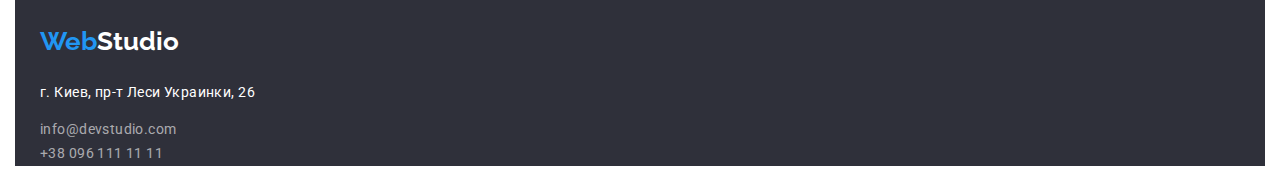
==== commit 5567ba96: "исправления" ====
--- a/portfolio.html
+++ b/portfolio.html
@@ -12,125 +12,133 @@
 </head>
 <body class="body">
     
-    <header class="page-header container">
+    <header class="page-header ">
         
+        <!-- <div> -->
+      <div class="container">
         <nav class="main-nav">
-          <a href="./index.html" class="logo"><span class="logo-word"> Web</span>Studio</a>
- 
-             <ul class="site-nav">
-                     
-                  <li><a class="link" href="./index.html"> Студия</a></li>  
-                  <li><a class="link current" href="./portfolio.html"> Портфолио</a></li> 
-                  <li><a class="link" href="#">Контакты</a> </li>
-            </ul>
- 
-       </nav>
- 
- 
-             <ul class="site-nav nav-auth ">
-              <li><a class="link auth" href="mailto:info@devstudio.com"> info@devstudio.com</a></li>
-              <li><a class="link auth" href="tel:+380961111111"> +38 096 111 11 11</a></li>
-             </ul>
- 
-     </header>
+            <a href="./index.html" class="logo"><span class="logo-word"> Web</span>Studio</a>
+   
+               <ul class="site-nav">
+                       
+                    <li><a class="link" href="./index.html"> Студия</a></li>  
+                    <li><a class="link current" href="./portfolio.html"> Портфолио</a></li> 
+                    <li><a class="link" href="#">Контакты</a> </li>
+              </ul>
+   
+         </nav>
+   
+   
+               <ul class="site-nav nav-auth">
+                <li><a class="link auth" href="mailto:info@devstudio.com"> info@devstudio.com</a></li>
+                <li><a class="link auth" href="tel:+380961111111"> +38 096 111 11 11</a></li>
+               </ul>
+      </div>
+
+    </header>
      
    <main>
 
-    <section class="button-nav container">
-        <h1 class="visually-hidden">Портфолио</h1>
+    <section class="button-nav ">
+
+        <div class="container">
+            <h1 class="visually-hidden">Портфолио</h1>
        
-        <ul class="btn-nav">
-         <li><button class="btn" type="button">Все</button></li>
-         <li><button class="btn" type="button">Веб-сайты</button></li>
-         <li><button class="btn" type="button">Приложения</button></li>
-         <li><button class="btn" type="button">Дизайн</button></li>
-         <li><button class="btn" type="button">Маркетинг</button></li>
-        </ul>
+            <ul class="btn-nav">
+             <li><button class="btn" type="button">Все</button></li>
+             <li><button class="btn" type="button">Веб-сайты</button></li>
+             <li><button class="btn" type="button">Приложения</button></li>
+             <li><button class="btn" type="button">Дизайн</button></li>
+             <li><button class="btn" type="button">Маркетинг</button></li>
+            </ul>
+        
     
+    
+            <ul class="flex-contaner  ">
+                <li class="flex-element card-set">
+                 <img src="./images/works/img-1.jpg" alt="">
+                 <div class="port-works">
+                     <h2 class="title-works">Технокряк</h2>
+                     <p class="main-task">Веб-сайт</p>
+                 </div>
+                </li>
+    
+                <li class="flex-element card-set">
+                 <img src="./images/works/img-2.jpg" alt="" >
+                 <div class="port-works">
+                     <h2 class="title-works">Постер New Orlean vs Golden Star</h2>
+                     <p class="main-task">Дизайн</p>
+                 </div>
+             </li>
+    
+             <li class="flex-element card-set">
+                 <img src="./images/works/img-3.jpg" alt="">
+                <div class="port-works">
+                     <h2 class="title-works">Ресторан Seafood</h2>
+                     <p class="main-task">Приложение</p>
+                </div>
+             </li>  
+    
+             <li class="flex-element card-set">
+                 <img src="./images/works/img-4.jpg" alt="">
+                 <div class="port-works">
+                     <h2 class="title-works">Проект Prime</h2>
+                     <p class="main-task">Маркетинг</p>
+                 </div>
+             </li>
+    
+             <li class="flex-element card-set">
+                 <img src="./images/works/img-5.jpg" alt="">
+                 <div class="port-works">
+                     <h2 class="title-works">Проект Boxes</h2>
+                     <p class="main-task">Приложение</p>
+                 </div>
+             </li>
+    
+             <li class="flex-element card-set">
+                 <img src="./images/works/img-6.jpg" alt="">
+                 <div class="port-works">
+                     <h2 class="title-works">Inspiration has no Borders</h2>
+                     <p class="main-task">Веб-сайт</p>
+                 </div>
+             </li>
+    
+             <li class="flex-element card-set">
+                 <img src="./images/works/img-7.jpg" alt="">
+                 <div class="port-works">
+                     <h2 class="title-works">Издание Limited Edition</h2>
+                     <p class="main-task">Дизайн</p>
+                </div>
+             </li>
+    
+             <li class="flex-element card-set">
+                 <img src="./images/works/img-8.jpg" alt="">
+                 <div class="port-works">
+                     <h2 class="title-works">Проект LAB</h2>
+                     <p class="main-task">Маркетинг</p>
+                 </div>
+             </li>
+             
+             <li class="flex-element card-set">
+                 <img src="./images/works/img-9.jpg" alt="">
+                 <div class="port-works">
+                     <h2 class="title-works">Growing Business</h2>
+                     <p class="main-task">Приложение</p>
+                 </div>
+             </li>
+                
+            </ul>
 
-
-        <ul class="flex-contaner">
-            <li class="flex-element">
-             <img src="./images/works/img-1.jpg" alt="">
-             <div class="port-works">
-                 <h2 class="title-works">Технокряк</h2>
-                 <p class="main-task">Веб-сайт</p>
-             </div>
-            </li>
-
-            <li class="flex-element">
-             <img src="./images/works/img-2.jpg" alt="" >
-             <div class="port-works">
-                 <h2 class="title-works">Постер New Orlean vs Golden Star</h2>
-                 <p class="main-task">Дизайн</p>
-             </div>
-         </li>
-
-         <li class="flex-element">
-             <img src="./images/works/img-3.jpg" alt="">
-            <div class="port-works">
-                 <h2 class="title-works">Ресторан Seafood</h2>
-                 <p class="main-task">Приложение</p>
-            </div>
-         </li>  
-
-         <li class="flex-element">
-             <img src="./images/works/img-4.jpg" alt="">
-             <div class="port-works">
-                 <h2 class="title-works">Проект Prime</h2>
-                 <p class="main-task">Маркетинг</p>
-             </div>
-         </li>
-
-         <li class="flex-element">
-             <img src="./images/works/img-5.jpg" alt="">
-             <div class="port-works">
-                 <h2 class="title-works">Проект Boxes</h2>
-                 <p class="main-task">Приложение</p>
-             </div>
-         </li>
-
-         <li class="flex-element">
-             <img src="./images/works/img-6.jpg" alt="">
-             <div class="port-works">
-                 <h2 class="title-works">Inspiration has no Borders</h2>
-                 <p class="main-task">Веб-сайт</p>
-             </div>
-         </li>
-
-         <li class="flex-element">
-             <img src="./images/works/img-7.jpg" alt="">
-             <div class="port-works">
-                 <h2 class="title-works">Издание Limited Edition</h2>
-                 <p class="main-task">Дизайн</p>
-            </div>
-         </li>
-
-         <li class="flex-element">
-             <img src="./images/works/img-8.jpg" alt="">
-             <div class="port-works">
-                 <h2 class="title-works">Проект LAB</h2>
-                 <p class="main-task">Маркетинг</p>
-             </div>
-         </li>
-         
-         <li class="flex-element">
-             <img src="./images/works/img-9.jpg" alt="">
-             <div class="port-works">
-                 <h2 class="title-works">Growing Business</h2>
-                 <p class="main-task">Приложение</p>
-             </div>
-         </li>
-            
-        </ul>
-       </section>
+        </div>
+        
+    </section>
      
    </main>
 
-    <footer class="basement container">
+   <footer class="basement port">
 
-        
-         <a href="./index.html" class="logo-basement"><span class="logo-word"> Web</span>Studio</a>
+    <div class="container">
+        <a href="./index.html" class="logo-basement"><span class="logo-word"> Web</span>Studio</a>
 
         <address>
              
@@ -143,9 +151,13 @@
           
           <li> <a class="info" href="tel:+380961111111"> +38 096 111 11 11</a>   </li>      
          </ul>    
+    </div>
+    
+    
         
          
-    </footer>
+</footer>
+
 
    
 </body>
--- a/css/main.css
+++ b/css/main.css
@@ -40,20 +40,27 @@
   list-style: none;
 }
 
+img {
+  display: block;
+  max-width: 100%;
+  height: auto;
+}
+
 /* body */
 .body {
   background-color: var(--main-color-header);
   color: var(--main-color-title);
-  font-family: Roboto, sans-serif;
-
-  max-width: 1600px;
-  /* width: 1200px;
+  font-family: "Roboto", sans-serif;
+
+ 
+  /* width: 1200px; */
   margin: 0 auto;
-  padding: 0 15px; */
+  padding: 0 15px;
 
 }
 
 .container {
+
   width: 1200px;
   margin-left: auto;
   margin-right: auto;
@@ -73,10 +80,15 @@
 border-bottom: 1px solid #ECECEC;
 }
 
+.page-header .container {
+  display: flex;
+}
+
 .main-nav {
   display: flex;
-  margin-right: 93px;
-}
+  /* margin-right: 93px; */
+}
+
 .site-nav .link.current {
   color: var(--hover-focus);
 }
@@ -85,8 +97,9 @@
  
   color: var(--main-color-title);
   text-decoration: none;
-  font-family: Roboto, sans-serif;
+  font-family: "Roboto", sans-serif;
   margin-left: 50px;
+  letter-spacing: 0.02em;
   
 }
 
@@ -99,13 +112,13 @@
   justify-content: flex-end;
   margin: 0;
   margin-left: auto;
+  letter-spacing: 0.02em;
+  align-items: center;
 }
 
 .auth {
   color: var(--main-color-text);
  
-  
- 
 }
 
 .link:hover, .link:focus {
@@ -114,64 +127,70 @@
 
 .logo {
   color: #000000;
-  font-family: Raleway, sans-serif;
+  font-family: "Raleway", sans-serif;
+  font-weight: 700;
+  font-size: 26px;
+  line-height: 1.92;
+  letter-spacing: 0.03em;
+  text-decoration: none;
+  
+  padding-left: 15px;
+}
+
+.logo-word {
+  color: var(--hover-focus);
+}
+
+
+
+/* footer */
+.basement {
+  background-color: var(--main-color-footer);
+
+  font-weight: 400;
+  font-size: 14px;
+  line-height: 1.71;
+ 
+  padding-top: 60px;
+ 
+
+}
+.basement.port {
+  margin-top: 94px;
+}
+
+.address {
+  color: var(--main-color-header);
+  
+  font-size: 14px;
+  line-height: 1.71;
+  font-style: normal;
+  text-decoration: none;
+  letter-spacing: 0.03em;
+}
+
+.info-nav {
+  padding: 0;  
+}
+
+.info {
+  color: rgba(255, 255, 255, 0.6);
+
+  font-size: 14px;
+  line-height: 1.71;
+  text-decoration: none;
+  letter-spacing: 0.03em;
+ 
+}
+
+.logo-basement {
+  color: #FFFFFF;
+  font-family: "Raleway", sans-serif;
   font-weight: 700;
   font-size: 26px;
   line-height: 1.92;
   text-decoration: none;
   
-  padding-left: 15px;
-}
-
-.logo-word {
-  color: var(--hover-focus);
-}
-
-
-
-/* footer */
-.basement {
-  background-color: var(--main-color-footer);
-
-  font-weight: 400;
-  font-size: 14px;
-  line-height: 1.71;
- 
-  padding-top: 60px;
- 
-
-}
-
-.address {
-  color: var(--main-color-header);
-  
-  font-size: 14px;
-  line-height: 1.71;
-  font-style: normal;
-  text-decoration: none;
-}
-
-.info-nav {
-  padding: 0;  
-}
-
-.info {
-  color: rgba(255, 255, 255, 0.6);
-
-  font-size: 14px;
-  line-height: 1.71;
-  text-decoration: none;
- 
-}
-
-.logo-basement {
-  color: #FFFFFF;
-  font-family: Raleway, sans-serif;
-  font-weight: 700;
-  font-size: 26px;
-  line-height: 1.92;
-  text-decoration: none;
-  
 }
 
 
@@ -180,9 +199,10 @@
 .hero,
 .title-hero {
   color: var(--main-color-header);
-  background-color: #2F303A;
- 
-  font-family: 'Roboto', sans-serif;
+  /* background-color: #2F303A; */
+  background-image: url(../images/bcghero.jpg);
+ 
+  font-family: "Roboto", sans-serif;
 
   font-weight: 900;
   font-size: 44px;
@@ -190,6 +210,7 @@
   text-align: center;
   justify-content: center;
   margin: 0;
+  letter-spacing: 0.06em;
 
  
   text-transform: uppercase;
@@ -200,7 +221,7 @@
   
 }
 .hero{
-  width: 1600px; 
+  max-width: 1600px; 
   min-height: 600px;
   align-items: center;
 }
@@ -226,6 +247,7 @@
   font-size: 16px;
   line-height: 1.87;
   text-decoration: none;
+  letter-spacing: 0.06em;
 
   margin-top: 30px;  
   border-radius: 4px;
@@ -237,6 +259,7 @@
   display: flex;
   margin: 0;
   justify-content: space-between;
+  letter-spacing: 0.03em;
 
 }
 
@@ -246,7 +269,7 @@
   line-height: 1.2;
   text-align: center;
 
-  text-transform: uppercase;
+  
 
   margin: 0;
   padding-top: 94px;
@@ -265,7 +288,9 @@
   margin-left: 30px;
   width: 270px;
   flex-direction: row; 
-}
+  letter-spacing: 0.03em;
+}
+
 .priority-tasks:nth-child(1) {
   margin: 0;
 
@@ -307,7 +332,7 @@
   margin: 0;
 }
 
-.container-team.container {
+.container-team  {
   background-color: var(--team-bcg);
   
 }
@@ -321,7 +346,6 @@
  line-height: 1.2;
  text-align: center;
 
- text-transform: uppercase;
  padding-top: 94px;
 
  
@@ -335,6 +359,9 @@
   padding-top: 50px ; 
   padding-bottom: 94px;
   justify-content: space-between;
+  letter-spacing: 0.03em;
+
+  
   /* flex-basis: calc(100% / 3); */
 }
 
@@ -342,7 +369,11 @@
   display: block;
   margin-left: 30px;
   background-color: var(--main-color-header);
- 
+  box-shadow: 0px 1px 3px rgba(0, 0, 0, 0.12), 0px 1px 1px rgba(0, 0, 0, 0.14), 0px 2px 1px rgba(0, 0, 0, 0.2);
+  border-radius: 0px 0px 4px 4px; 
+ 
+  text-align: center;
+  letter-spacing: 0.03em;
 }
 
 .teamates:nth-child(1) {
@@ -370,13 +401,18 @@
   display: flex;
   justify-content: center;
   padding-top: 94px;
-
-}
-
+  border: transparent;
+}
+
+.btn-nav:first-child {
+  margin: 0;
+}
 
 .btn:hover, .btn:focus {
 color: var(--main-color-header) ;
 background-color: var(--hover-focus);
+
+border: transparent;
 }
 
 .btn {
@@ -386,8 +422,9 @@
   font-weight: 500;
   font-size: 16px;
   line-height: 1.62;
-  font-family: Roboto, sans-serif;
-
+  font-family: "Roboto", sans-serif;
+
+  border: transparent;
   margin-left: 8px;
   border-radius: 4px;
   padding: 6px 22px;
@@ -406,19 +443,54 @@
 }
 
 .flex-contaner {
-  display: flex;
+  /* display: flex;
   flex-wrap: wrap;
-  padding: 15px;
-  margin-bottom: 94px;
- 
-}
+  margin-top: 34px; */
+  padding: 0;
+  margin: 0;
+ 
+  list-style: none;
+
+  --flex-element: 30px;
+  display: flex;
+  flex-wrap: wrap;
+  margin-left: calc(-1 * var(--flex-element));
+  margin-top: calc(-1 * var(--flex-element));
+ 
+}
+
+/* .card-set  {
+   --flex-element: 30px;
+  display: flex;
+  flex-wrap: wrap;
+  margin-left: calc(-1 * var(--flex-element));
+  margin-top: calc(-1 * var(--flex-element));
+
+  .card-set {
+  padding: 0;
+  margin: 0;
+  list-style: none;
+
+  display: flex;
+  flex-wrap: wrap;
+  margin-left: calc(-1 * var(--card-set-gap));
+  margin-top: calc(-1 * var(--card-set-gap));
+} */
 
 .flex-element {
-  flex-basis: calc(100% / 3);
+  /* flex-basis: calc(100% / 3);
  
   display: block;
-  margin-top: 34px;
-  
+  --flex-element: 30px;
+  display: flex;
+  flex-wrap: wrap;
+  margin-left: calc(-1 * var(--flex-element));
+  margin-top: calc(-1 * var(--flex-element)); */
+ 
+   
+  flex-basis: calc(100% / 3 - var(--flex-element));
+  margin-left: var(--flex-element);
+  margin-top: var(--flex-element);
 
 }
 
@@ -434,4 +506,4 @@
 
   padding: 20px 24px;
  margin: 0;
-}+}
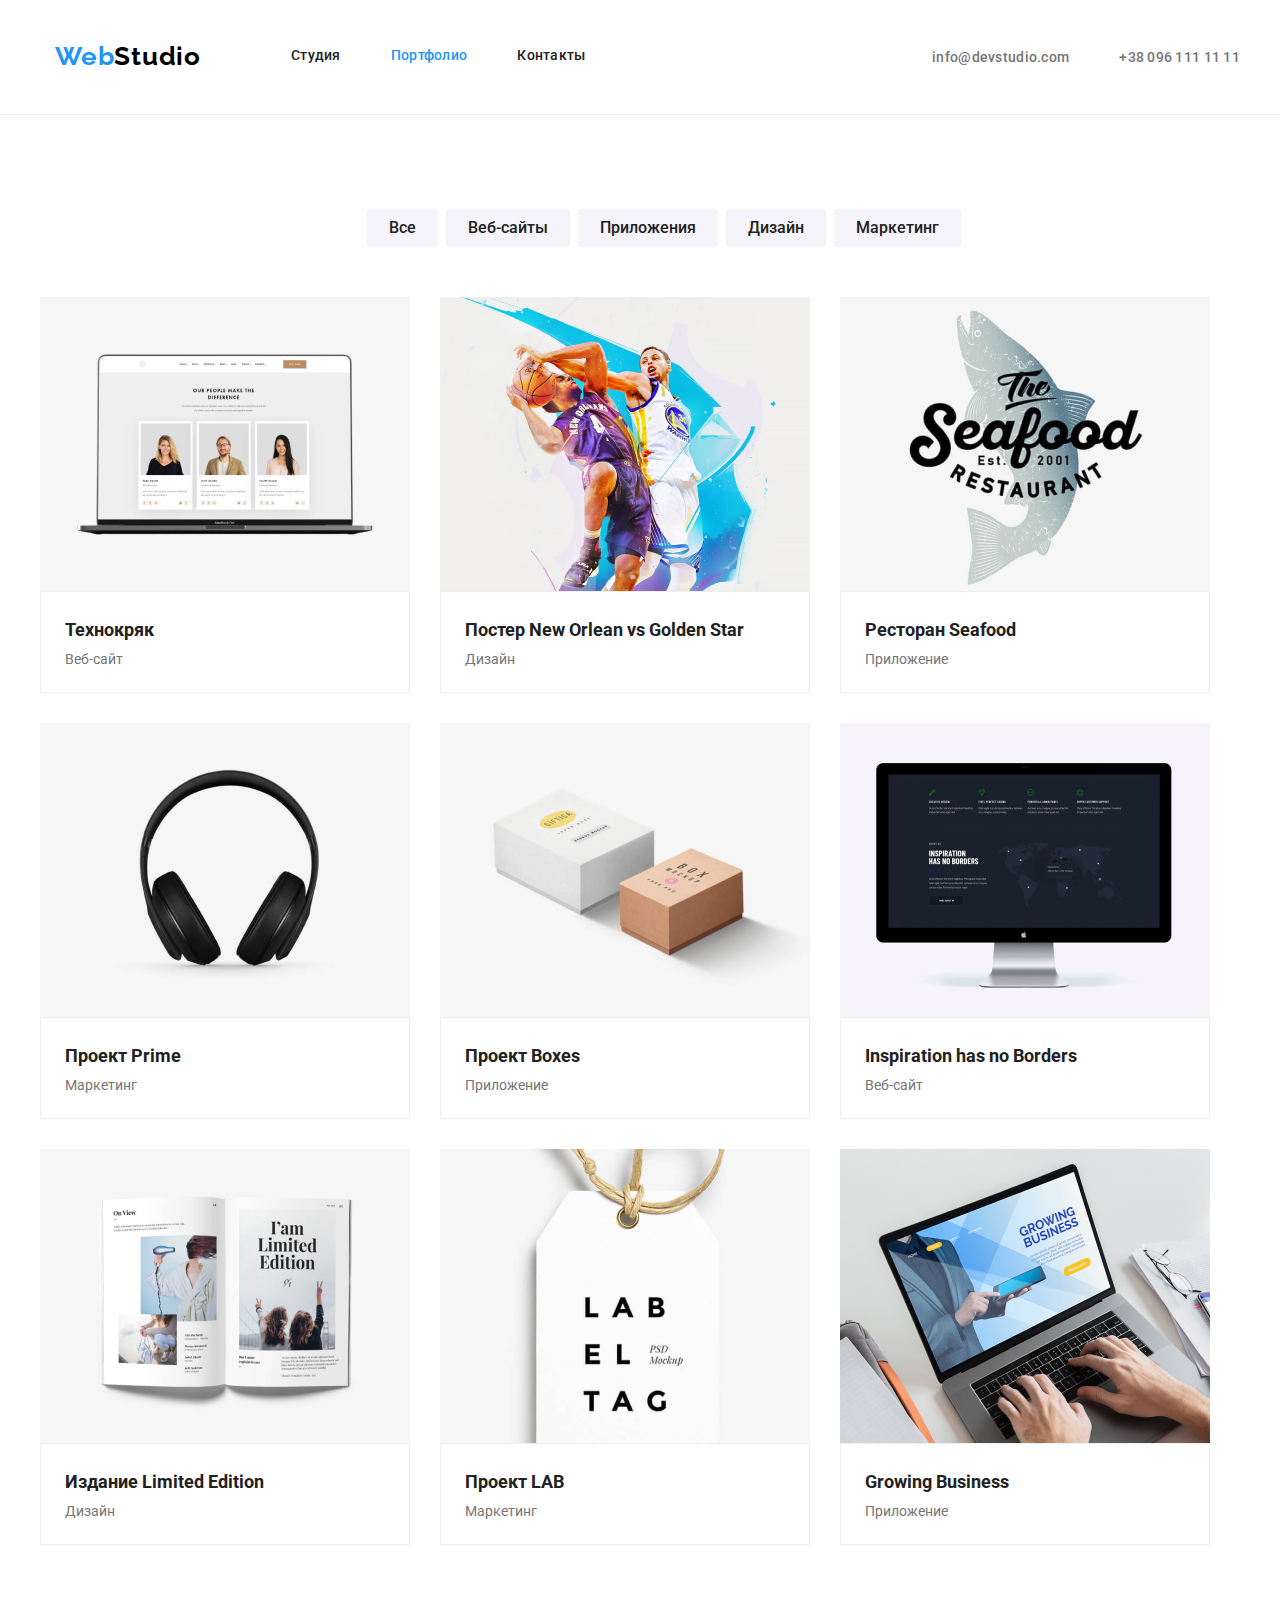
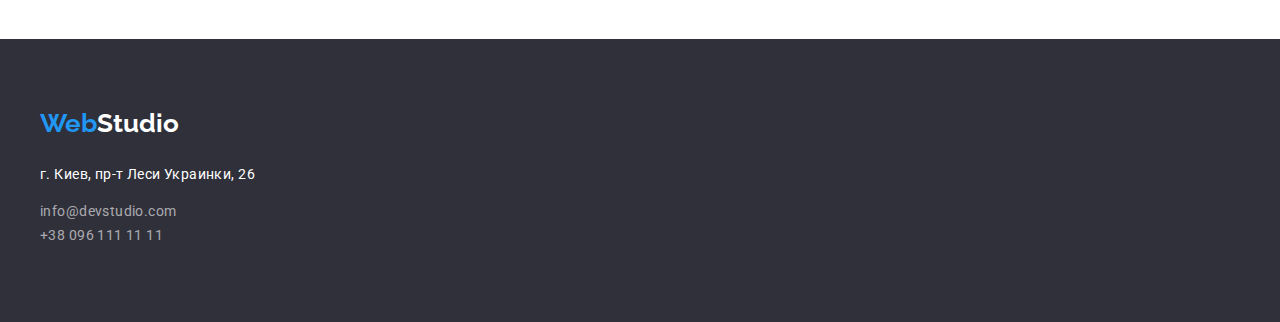
==== commit 81367298: "испр" ====
--- a/portfolio.html
+++ b/portfolio.html
@@ -39,7 +39,7 @@
      
    <main>
 
-    <section class="button-nav ">
+    <section class="btn-works-nav">
 
         <div class="container">
             <h1 class="visually-hidden">Портфолио</h1>
@@ -55,7 +55,7 @@
     
     
             <ul class="flex-contaner  ">
-                <li class="flex-element card-set">
+                <li class="flex-element">
                  <img src="./images/works/img-1.jpg" alt="">
                  <div class="port-works">
                      <h2 class="title-works">Технокряк</h2>
@@ -63,7 +63,7 @@
                  </div>
                 </li>
     
-                <li class="flex-element card-set">
+                <li class="flex-element">
                  <img src="./images/works/img-2.jpg" alt="" >
                  <div class="port-works">
                      <h2 class="title-works">Постер New Orlean vs Golden Star</h2>
@@ -71,7 +71,7 @@
                  </div>
              </li>
     
-             <li class="flex-element card-set">
+             <li class="flex-element">
                  <img src="./images/works/img-3.jpg" alt="">
                 <div class="port-works">
                      <h2 class="title-works">Ресторан Seafood</h2>
@@ -79,7 +79,7 @@
                 </div>
              </li>  
     
-             <li class="flex-element card-set">
+             <li class="flex-element">
                  <img src="./images/works/img-4.jpg" alt="">
                  <div class="port-works">
                      <h2 class="title-works">Проект Prime</h2>
@@ -87,7 +87,7 @@
                  </div>
              </li>
     
-             <li class="flex-element card-set">
+             <li class="flex-element">
                  <img src="./images/works/img-5.jpg" alt="">
                  <div class="port-works">
                      <h2 class="title-works">Проект Boxes</h2>
@@ -95,7 +95,7 @@
                  </div>
              </li>
     
-             <li class="flex-element card-set">
+             <li class="flex-element">
                  <img src="./images/works/img-6.jpg" alt="">
                  <div class="port-works">
                      <h2 class="title-works">Inspiration has no Borders</h2>
@@ -103,7 +103,7 @@
                  </div>
              </li>
     
-             <li class="flex-element card-set">
+             <li class="flex-element">
                  <img src="./images/works/img-7.jpg" alt="">
                  <div class="port-works">
                      <h2 class="title-works">Издание Limited Edition</h2>
@@ -111,7 +111,7 @@
                 </div>
              </li>
     
-             <li class="flex-element card-set">
+             <li class="flex-element">
                  <img src="./images/works/img-8.jpg" alt="">
                  <div class="port-works">
                      <h2 class="title-works">Проект LAB</h2>
@@ -119,7 +119,7 @@
                  </div>
              </li>
              
-             <li class="flex-element card-set">
+             <li class="flex-element">
                  <img src="./images/works/img-9.jpg" alt="">
                  <div class="port-works">
                      <h2 class="title-works">Growing Business</h2>
--- a/css/main.css
+++ b/css/main.css
@@ -54,8 +54,8 @@
 
  
   /* width: 1200px; */
-  margin: 0 auto;
-  padding: 0 15px;
+  margin: 0 ;
+  padding: 0 ;
 
 }
 
@@ -77,11 +77,14 @@
   line-height: 1.3;
   display: flex;
   align-items:  center;
-border-bottom: 1px solid #ECECEC;
+  border-bottom: 1px solid #ECECEC;
+ 
 }
 
 .page-header .container {
   display: flex;
+  padding-top: 32px;
+  padding-bottom: 32px;
 }
 
 .main-nav {
@@ -152,12 +155,11 @@
   line-height: 1.71;
  
   padding-top: 60px;
- 
-
-}
-.basement.port {
-  margin-top: 94px;
-}
+  padding-bottom: 60px;
+ 
+
+}
+
 
 .address {
   color: var(--main-color-header);
@@ -199,8 +201,8 @@
 .hero,
 .title-hero {
   color: var(--main-color-header);
-  /* background-color: #2F303A; */
-  background-image: url(../images/bcghero.jpg);
+  background-color: #2F303A;
+  /* background-image: url(../images/bcghero.jpg); */
  
   font-family: "Roboto", sans-serif;
 
@@ -213,13 +215,14 @@
   letter-spacing: 0.06em;
 
  
-  text-transform: uppercase;
+  
 }
 
 .title-hero {
   padding-top: 200px;
-  
-}
+  text-transform: uppercase;
+}
+
 .hero{
   max-width: 1600px; 
   min-height: 600px;
@@ -249,6 +252,7 @@
   text-decoration: none;
   letter-spacing: 0.06em;
 
+  padding: 10px 32px;
   margin-top: 30px;  
   border-radius: 4px;
  padding: 10px 32px;
@@ -272,7 +276,7 @@
   
 
   margin: 0;
-  padding-top: 94px;
+ 
 }
 
 .display-tasks {
@@ -316,11 +320,17 @@
  
 }
 
+/* works */
+
+.works {
+  padding-top: 94px;
+  padding-bottom: 94px;
+}
 
 .display-works {
   padding: 0;
   margin-top: 50px;
-  padding-bottom: 94px;
+ 
 }
 
 .work{
@@ -332,9 +342,12 @@
   margin: 0;
 }
 
+/* team */
+
 .container-team  {
   background-color: var(--team-bcg);
-  
+  padding-top: 94px;
+  padding-bottom: 94px;
 }
 
 .team {
@@ -346,7 +359,7 @@
  line-height: 1.2;
  text-align: center;
 
- padding-top: 94px;
+
 
  
 }
@@ -357,7 +370,7 @@
   padding: 0;
   margin: 0;
   padding-top: 50px ; 
-  padding-bottom: 94px;
+ 
   justify-content: space-between;
   letter-spacing: 0.03em;
 
@@ -395,13 +408,17 @@
 
 /* portfolio */
 
-
+.btn-works-nav {
+  padding-bottom: 94px;
+}
 
 .btn-nav {
   display: flex;
   justify-content: center;
   padding-top: 94px;
+  padding-bottom: 50px;
   border: transparent;
+  margin: 0;
 }
 
 .btn-nav:first-child {
@@ -478,19 +495,10 @@
 } */
 
 .flex-element {
-  /* flex-basis: calc(100% / 3);
- 
-  display: block;
   --flex-element: 30px;
-  display: flex;
-  flex-wrap: wrap;
-  margin-left: calc(-1 * var(--flex-element));
-  margin-top: calc(-1 * var(--flex-element)); */
- 
-   
-  flex-basis: calc(100% / 3 - var(--flex-element));
+  flex-basis: calc(100% /  - var(--flex-element));
   margin-left: var(--flex-element);
-  margin-top: var(--flex-element);
+  margin-top: var(--flex-element); 
 
 }
 
@@ -502,7 +510,7 @@
 .port-works {
  max-width: 370px;
   border: 1px solid #EEEEEE;
-  box-sizing: border-box;
+  
 
   padding: 20px 24px;
  margin: 0;
